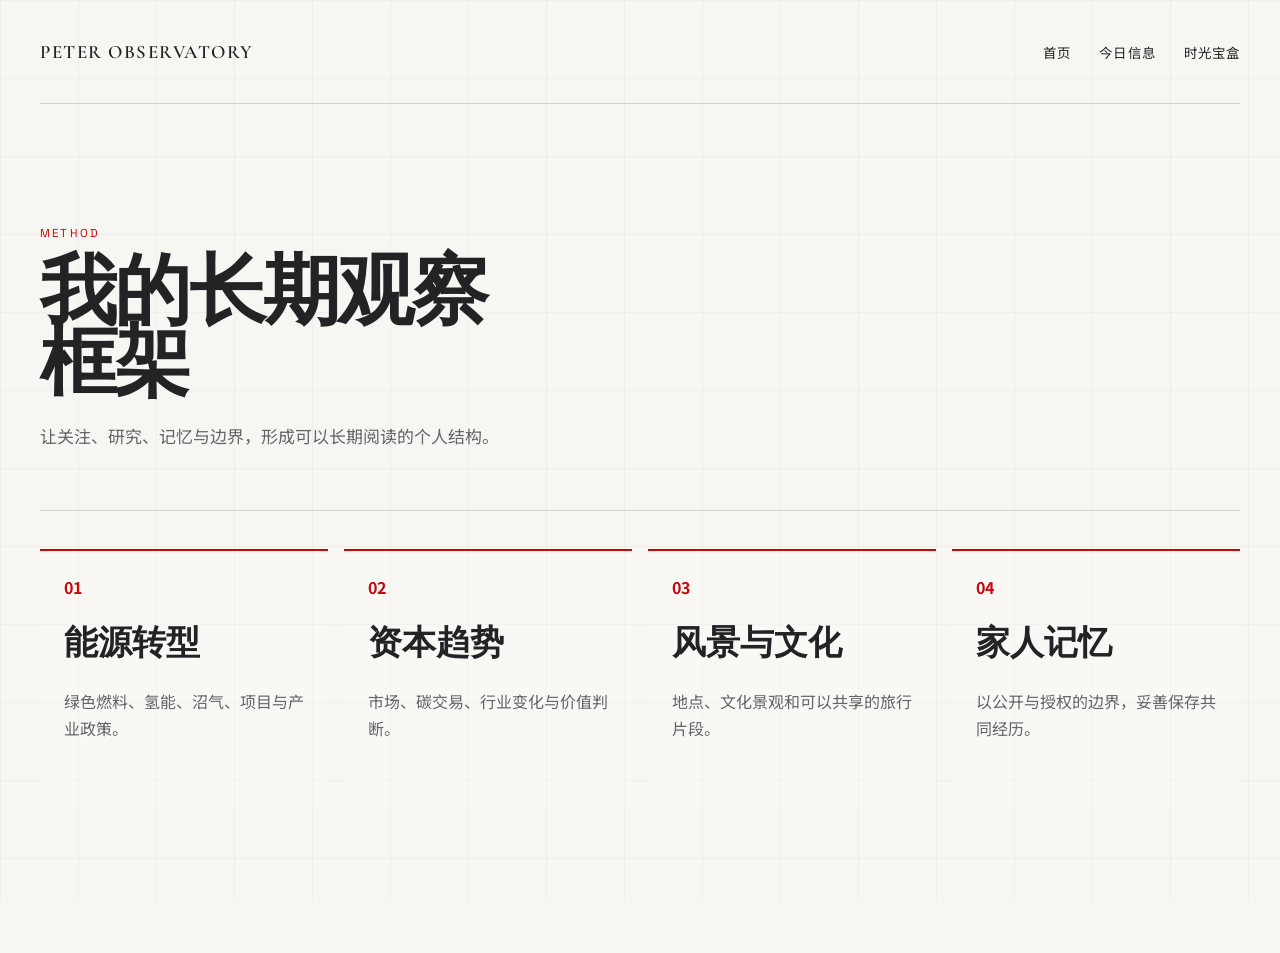
==== framework.html @ f30ed08c "Redesign observatory as focused workspaces" ====
<!DOCTYPE html><html lang="zh-CN"><head><meta charset="UTF-8"><meta name="viewport" content="width=device-width, initial-scale=1.0"><title>我的长期观察框架 | 彼得大帝</title><link rel="preconnect" href="https://fonts.googleapis.com"><link rel="preconnect" href="https://fonts.gstatic.com" crossorigin><link href="https://fonts.googleapis.com/css2?family=Cormorant+Garamond:wght@500;600&family=Space+Grotesk:wght@400;500;700&family=Noto+Sans+SC:wght@400;500;700&display=swap" rel="stylesheet"><link rel="stylesheet" href="style.css?v=workspace-redesign"></head><body><div class="page-shell"><header class="site-header"><a class="brand" href="index.html">PETER OBSERVATORY</a><nav class="site-nav" aria-label="主导航"><a href="index.html">首页</a><a href="intelligence.html">今日信息</a><a href="memories.html">时光宝盒</a></nav></header><main class="workspace-page"><section class="workspace-hero"><p class="eyebrow">METHOD</p><h1>我的长期观察框架</h1><p>让关注、研究、记忆与边界，形成可以长期阅读的个人结构。</p></section><section class="framework-grid"><article><span>01</span><h2>能源转型</h2><p>绿色燃料、氢能、沼气、项目与产业政策。</p></article><article><span>02</span><h2>资本趋势</h2><p>市场、碳交易、行业变化与价值判断。</p></article><article><span>03</span><h2>风景与文化</h2><p>地点、文化景观和可以共享的旅行片段。</p></article><article><span>04</span><h2>家人记忆</h2><p>以公开与授权的边界，妥善保存共同经历。</p></article></section></main></div></body></html>
---- style.css ----
:root {
  --bg: #fbf5d8;
  --bg-deep: #f4e8b7;
  --surface: rgba(255, 252, 234, 0.78);
  --surface-strong: rgba(255, 252, 240, 0.94);
  --surface-ink: #fffef5;
  --ink: #181412;
  --muted: #62594f;
  --line: rgba(24, 20, 18, 0.1);
  --accent: #d38b2c;
  --accent-deep: #a95b17;
  --accent-soft: rgba(211, 139, 44, 0.16);
  --shadow: 0 28px 60px rgba(129, 91, 28, 0.12);
  --shadow-sharp: 0 18px 30px rgba(129, 91, 28, 0.08);
  --radius-xl: 32px;
  --radius-lg: 24px;
  --radius-md: 18px;
  --max-width: 1180px;
}

* {
  box-sizing: border-box;
}

html {
  scroll-behavior: smooth;
}

body {
  margin: 0;
  min-height: 100vh;
  font-family: "Noto Sans SC", sans-serif;
  color: var(--ink);
  background:
    radial-gradient(circle at top left, rgba(243, 203, 92, 0.24), transparent 26%),
    radial-gradient(circle at 82% 12%, rgba(255, 229, 150, 0.28), transparent 20%),
    linear-gradient(180deg, #fffbea 0%, var(--bg) 44%, #f7efc7 100%);
  overflow-x: hidden;
}

body.lightbox-open {
  overflow: hidden;
}

body::before {
  content: "";
  position: fixed;
  inset: 0;
  pointer-events: none;
  background-image:
    linear-gradient(rgba(24, 20, 18, 0.03) 1px, transparent 1px),
    linear-gradient(90deg, rgba(24, 20, 18, 0.03) 1px, transparent 1px);
  background-size: 30px 30px;
  mask-image: radial-gradient(circle at center, black 42%, transparent 92%);
}

.ambient {
  position: fixed;
  z-index: 0;
  border-radius: 999px;
  filter: blur(30px);
  pointer-events: none;
}

.ambient-one {
  top: 120px;
  left: -60px;
  width: 240px;
  height: 240px;
  background: rgba(244, 204, 92, 0.2);
}

.ambient-two {
  right: -80px;
  bottom: 120px;
  width: 280px;
  height: 280px;
  background: rgba(255, 223, 126, 0.22);
}

.page-shell {
  position: relative;
  z-index: 1;
  width: min(calc(100% - 32px), var(--max-width));
  margin: 0 auto;
  padding: 24px 0 56px;
}

.site-header {
  position: sticky;
  top: 16px;
  z-index: 20;
  display: flex;
  align-items: center;
  justify-content: space-between;
  gap: 16px;
  padding: 18px 22px;
  margin-bottom: 24px;
  border: 1px solid var(--line);
  border-radius: 999px;
  background: rgba(255, 252, 240, 0.78);
  backdrop-filter: blur(18px);
  box-shadow: var(--shadow);
}

.header-controls {
  display: flex;
  align-items: center;
  gap: 14px;
}

.brand,
.site-nav a,
.button,
.project-link,
.contact-link {
  text-decoration: none;
}

.brand {
  color: var(--ink);
  font-family: "Space Grotesk", sans-serif;
  font-size: 0.92rem;
  font-weight: 700;
  letter-spacing: 0.28em;
}

.site-nav {
  display: flex;
  flex-wrap: wrap;
  justify-content: flex-end;
  gap: 18px;
}

.language-toggle {
  min-width: 56px;
  min-height: 42px;
  padding: 0 14px;
  border: 1px solid var(--line);
  border-radius: 999px;
  background: rgba(255, 250, 242, 0.85);
  color: var(--ink);
  font-family: "Space Grotesk", sans-serif;
  font-size: 0.84rem;
  font-weight: 700;
  letter-spacing: 0.12em;
  cursor: pointer;
  transition:
    transform 0.22s ease,
    background 0.22s ease,
    box-shadow 0.22s ease;
}

.language-toggle:hover,
.language-toggle:focus-visible {
  transform: translateY(-2px);
  background: #fffdf8;
  box-shadow: 0 12px 24px rgba(52, 30, 18, 0.08);
}

.site-nav a {
  position: relative;
  color: var(--muted);
  font-size: 0.95rem;
}

.site-nav a::after {
  content: "";
  position: absolute;
  left: 0;
  bottom: -6px;
  width: 100%;
  height: 2px;
  background: linear-gradient(90deg, var(--accent), transparent);
  transform: scaleX(0);
  transform-origin: left;
  transition: transform 0.24s ease;
}

.site-nav a:hover::after,
.site-nav a:focus-visible::after {
  transform: scaleX(1);
}

.section {
  position: relative;
  margin-bottom: 24px;
  padding: 30px;
  border: 1px solid var(--line);
  border-radius: var(--radius-xl);
  background: var(--surface);
  backdrop-filter: blur(14px);
  box-shadow: var(--shadow);
}

.section::before {
  content: "";
  position: absolute;
  top: 0;
  left: 28px;
  right: 28px;
  height: 1px;
  background: linear-gradient(90deg, rgba(211, 139, 44, 0.44), transparent 80%);
}

.hero {
  display: grid;
  grid-template-columns: minmax(0, 1fr) minmax(320px, 0.92fr);
  gap: 24px;
  align-items: stretch;
}

.hero-copy,
.hero-visual {
  min-width: 0;
}

.hero-copy {
  display: flex;
  flex-direction: column;
  justify-content: center;
  padding: 12px 8px 8px 4px;
  max-width: 62ch;
}

.hero h1,
.section-heading h2,
.skill-card h3,
.project-card h3,
.fact-card h3,
.roadmap-card h3 {
  margin: 0;
  font-family: "Space Grotesk", sans-serif;
}

.hero h1 {
  max-width: 8ch;
  font-size: clamp(3.2rem, 8vw, 6.6rem);
  line-height: 0.94;
}

.eyebrow,
.section-kicker,
.section-side-note,
.overlay-label,
.signal-label,
.fact-title,
.tag,
.contact-type,
.roadmap-step {
  font-family: "Space Grotesk", sans-serif;
  letter-spacing: 0.16em;
  text-transform: uppercase;
}

.eyebrow,
.section-kicker {
  margin: 0 0 10px;
  font-size: 0.8rem;
  color: var(--accent);
}

.hero-tagline {
  margin: 20px 0 14px;
  font-size: clamp(1.2rem, 2vw, 1.5rem);
  line-height: 1.5;
  max-width: 18ch;
}

.hero-description,
.about-text,
.contact-copy,
.skill-card p,
.project-card p,
.fact-text,
.quote-text,
.contact-value,
.roadmap-card p,
.overlay-value,
.mini-bio-value {
  color: var(--muted);
  line-height: 1.82;
}

.hero-actions {
  display: flex;
  flex-wrap: wrap;
  gap: 14px;
  margin-top: 32px;
}

.button {
  display: inline-flex;
  align-items: center;
  justify-content: center;
  min-height: 48px;
  padding: 0 22px;
  border-radius: 999px;
  font-weight: 600;
  transition:
    transform 0.22s ease,
    box-shadow 0.22s ease,
    background 0.22s ease,
    color 0.22s ease;
}

.button:hover,
.button:focus-visible,
.project-link:hover,
.project-link:focus-visible,
.contact-link:hover,
.contact-link:focus-visible {
  transform: translateY(-2px);
}

.button-primary {
  color: #fffaf4;
  background: linear-gradient(135deg, var(--accent), var(--accent-deep));
  box-shadow: 0 18px 36px rgba(142, 57, 23, 0.24);
}

.button-secondary {
  color: var(--ink);
  border: 1px solid var(--line);
  background: rgba(255, 250, 242, 0.75);
}

.signal-row {
  display: grid;
  grid-template-columns: repeat(3, minmax(0, 1fr));
  gap: 12px;
  margin-top: 34px;
}

.signal-card,
.fact-card,
.skill-card,
.roadmap-card,
.panorama-card,
.gallery-card,
.vault-card,
.intel-card,
.access-card {
  padding: 18px;
  border: 1px solid var(--line);
  border-radius: var(--radius-md);
  background: rgba(255, 252, 247, 0.72);
  box-shadow: var(--shadow-sharp);
}

.signal-label,
.fact-title,
.roadmap-step {
  margin: 0 0 8px;
  font-size: 0.76rem;
  color: var(--accent);
}

.signal-value {
  margin: 0;
  font-size: 1rem;
  line-height: 1.55;
}

.hero-visual {
  display: grid;
  grid-template-rows: minmax(420px, 1fr) auto;
  gap: 16px;
}

.hero-image-card,
.hero-avatar-card {
  position: relative;
  overflow: hidden;
  border: 1px solid var(--line);
  border-radius: calc(var(--radius-xl) - 6px);
  background: var(--surface-strong);
}

.hero-image-card {
  min-height: 520px;
}

.hero-image-card::after {
  content: "";
  position: absolute;
  inset: 0;
  background:
    linear-gradient(180deg, rgba(255, 249, 221, 0.08) 0%, rgba(255, 245, 205, 0.18) 100%),
    radial-gradient(circle at 30% 18%, rgba(255, 250, 225, 0.26), transparent 30%);
  pointer-events: none;
}

.hero-image-card img {
  width: 100%;
  height: 100%;
  object-fit: cover;
  transform: scale(1.03);
  filter: brightness(1.06) saturate(1.08) contrast(1.12);
}

.hero-overlay {
  position: absolute;
  right: 18px;
  bottom: 18px;
  left: 18px;
  padding: 18px 20px;
  border: 1px solid rgba(255, 255, 255, 0.28);
  border-radius: var(--radius-md);
  background: rgba(109, 78, 24, 0.28);
  backdrop-filter: blur(16px);
}

.overlay-label {
  margin: 0 0 8px;
  font-size: 0.76rem;
  color: rgba(255, 244, 233, 0.72);
}

.overlay-value {
  margin: 0;
  color: #fff9f3;
}

.hero-avatar-card {
  display: flex;
  align-items: center;
  gap: 18px;
  padding: 18px;
}

.avatar-frame {
  flex: none;
  width: 106px;
  height: 106px;
  padding: 6px;
  border-radius: 28px;
  background: linear-gradient(135deg, rgba(203, 93, 43, 0.3), rgba(255, 255, 255, 0.9));
}

.avatar-frame img {
  width: 100%;
  height: 100%;
  object-fit: cover;
  border-radius: 24px;
}

.mini-bio-label {
  margin: 0 0 8px;
  font-family: "Space Grotesk", sans-serif;
  font-size: 0.8rem;
  letter-spacing: 0.14em;
  text-transform: uppercase;
  color: var(--accent);
}

.mini-bio-value {
  margin: 0;
}

.section-heading {
  display: flex;
  align-items: flex-end;
  justify-content: space-between;
  gap: 20px;
  margin-bottom: 24px;
}

.section-heading h2 {
  font-size: clamp(1.8rem, 3vw, 2.7rem);
}

.section-side-note {
  margin: 0;
  font-size: 0.8rem;
  color: var(--muted);
}

.about-grid {
  display: grid;
  grid-template-columns: minmax(0, 1.1fr) minmax(260px, 0.9fr);
  gap: 20px;
}

.about-story {
  display: grid;
  gap: 18px;
}

.quote-panel {
  position: relative;
  padding: 22px 22px 22px 26px;
  border: 1px solid var(--line);
  border-radius: var(--radius-lg);
  background: linear-gradient(135deg, rgba(203, 93, 43, 0.08), rgba(255, 253, 248, 0.96));
}

.quote-mark {
  position: absolute;
  top: 10px;
  left: 16px;
  margin: 0;
  font-family: "Space Grotesk", sans-serif;
  font-size: 3rem;
  line-height: 1;
  color: rgba(203, 93, 43, 0.28);
}

.quote-text {
  margin: 0;
  padding-left: 16px;
  font-size: 1.03rem;
}

.about-facts,
.cards-grid,
.roadmap-list {
  display: grid;
  gap: 14px;
}

.cards-grid {
  grid-template-columns: repeat(3, minmax(0, 1fr));
}

.skill-card {
  position: relative;
  min-height: 220px;
  padding-top: 56px;
  overflow: hidden;
}

.skill-card::after {
  content: "";
  position: absolute;
  top: -40px;
  right: -40px;
  width: 120px;
  height: 120px;
  border-radius: 50%;
  background: radial-gradient(circle, rgba(203, 93, 43, 0.16), transparent 66%);
}

.card-index {
  position: absolute;
  top: 18px;
  left: 18px;
  font-family: "Space Grotesk", sans-serif;
  font-size: 0.88rem;
  color: var(--accent);
  letter-spacing: 0.14em;
}

.project-list {
  display: grid;
  gap: 16px;
}

.project-card {
  display: grid;
  grid-template-columns: minmax(0, 1fr) auto;
  gap: 18px;
  align-items: center;
  padding: 22px;
  border: 1px solid var(--line);
  border-radius: var(--radius-lg);
  background: rgba(255, 252, 247, 0.78);
}

.project-topline,
.project-meta {
  display: flex;
  flex-wrap: wrap;
  gap: 10px;
}

.project-topline {
  margin-bottom: 14px;
}

.project-meta {
  margin-top: 18px;
}

.tag {
  display: inline-flex;
  align-items: center;
  min-height: 30px;
  padding: 0 12px;
  border: 1px solid rgba(203, 93, 43, 0.18);
  border-radius: 999px;
  background: rgba(203, 93, 43, 0.08);
  font-size: 0.72rem;
  color: var(--accent-deep);
}

.project-link {
  display: inline-flex;
  align-items: center;
  justify-content: center;
  min-height: 46px;
  padding: 0 18px;
  border-radius: 999px;
  background: var(--surface-ink);
  color: var(--ink);
  border: 1px solid var(--line);
  white-space: nowrap;
}

.roadmap-list {
  grid-template-columns: repeat(3, minmax(0, 1fr));
}

.roadmap-card {
  min-height: 180px;
}

.contact-section {
  background:
    radial-gradient(circle at top right, rgba(244, 204, 92, 0.2), transparent 28%),
    rgba(255, 251, 233, 0.82);
}

.contact-copy {
  max-width: 60ch;
  margin: 0 0 22px;
}

.contact-note {
  margin: -10px 0 22px;
  color: var(--muted);
  font-size: 0.95rem;
  line-height: 1.7;
}

.contact-links {
  display: grid;
  grid-template-columns: repeat(3, minmax(0, 1fr));
  gap: 14px;
}

.contact-link {
  display: grid;
  gap: 10px;
  padding: 18px;
  border: 1px solid var(--line);
  border-radius: var(--radius-md);
  background: rgba(255, 252, 247, 0.82);
  color: inherit;
}

.contact-type {
  font-size: 0.76rem;
  color: var(--accent);
}

.contact-value {
  margin: 0;
  font-size: 1rem;
}

.contact-link.is-muted .contact-value {
  opacity: 0.72;
}

.panorama-grid,
.access-grid {
  display: grid;
  grid-template-columns: repeat(2, minmax(0, 1fr));
  gap: 16px;
}

.panorama-card,
.intel-card,
.access-card,
.gallery-card,
.vault-card {
  min-height: 210px;
}

.panorama-card,
.intel-card,
.access-card {
  background:
    linear-gradient(180deg, rgba(255, 254, 246, 0.98), rgba(255, 248, 223, 0.8));
}

.panorama-card {
  position: relative;
  padding-top: 56px;
  overflow: hidden;
}

.panorama-card::after {
  content: "";
  position: absolute;
  top: -50px;
  right: -50px;
  width: 132px;
  height: 132px;
  border-radius: 50%;
  background: radial-gradient(circle, rgba(211, 139, 44, 0.16), transparent 68%);
}

.memory-split {
  display: grid;
  grid-template-columns: repeat(2, minmax(0, 1fr));
  gap: 18px;
}

.memory-column {
  padding: 22px;
  border: 1px solid var(--line);
  border-radius: var(--radius-lg);
  min-width: 0;
}

.public-memory {
  background: linear-gradient(180deg, rgba(255, 252, 247, 0.9), rgba(255, 248, 240, 0.88));
}

.private-memory {
  background: linear-gradient(180deg, rgba(32, 26, 23, 0.92), rgba(58, 43, 34, 0.9));
}

.private-memory,
.private-memory h3,
.private-memory p,
.private-memory .memory-label,
.private-memory .tag {
  color: #fff6ef;
}

.private-memory .vault-card {
  background: rgba(255, 255, 255, 0.06);
  border-color: rgba(255, 255, 255, 0.12);
}

.private-memory .tag {
  background: rgba(255, 244, 233, 0.1);
  border-color: rgba(255, 244, 233, 0.16);
}

.memory-header {
  margin-bottom: 14px;
}

.memory-label {
  margin: 0 0 8px;
  font-family: "Space Grotesk", sans-serif;
  font-size: 0.78rem;
  letter-spacing: 0.16em;
  text-transform: uppercase;
  color: var(--accent);
}

.memory-column h3,
.gallery-card h3,
.vault-card h3,
.intel-card h3,
.access-card h3 {
  margin: 0;
  font-family: "Space Grotesk", sans-serif;
}

.memory-copy,
.gallery-card p,
.vault-card p,
.access-card p,
.intel-card p,
.intel-mode {
  color: var(--muted);
  line-height: 1.8;
}

.private-memory .memory-copy,
.private-memory .vault-card p {
  color: rgba(255, 246, 239, 0.82);
}

.memory-gallery,
.vault-list {
  display: grid;
  gap: 14px;
  margin-top: 18px;
}

.map-grid,
.photo-gallery,
.fragment-list {
  display: grid;
  gap: 16px;
  margin-top: 18px;
}

.map-grid {
  grid-template-columns: repeat(2, minmax(0, 1fr));
}

.map-card,
.photo-card,
.fragment-card {
  border: 1px solid var(--line);
  border-radius: var(--radius-md);
  background: rgba(255, 252, 247, 0.82);
  overflow: hidden;
  box-shadow: var(--shadow-sharp);
}

.gallery-card-feature {
  padding: 18px;
}

.gallery-card-feature > h3 {
  margin: 0 0 10px;
  font-family: "Space Grotesk", sans-serif;
}

.gallery-card-feature > p {
  margin: 0;
  color: var(--muted);
  line-height: 1.8;
}

.photo-gallery {
  grid-template-columns: repeat(3, minmax(0, 1fr));
}

.photo-card img {
  width: 100%;
  aspect-ratio: 4 / 3;
  object-fit: cover;
  display: block;
}

.photo-zoom-trigger {
  display: block;
  width: 100%;
  padding: 0;
  border: 0;
  background: transparent;
  cursor: zoom-in;
}

.photo-card-copy,
.fragment-card {
  padding: 16px;
}

.photo-card-copy h3,
.fragment-day-card h3 {
  margin: 0;
  font-family: "Space Grotesk", sans-serif;
}

.photo-location {
  margin: 0 0 10px;
  color: var(--accent-deep);
  font-size: 0.92rem;
  line-height: 1.6;
}

.fragment-link {
  display: inline-flex;
  align-items: center;
  justify-content: center;
  min-height: 40px;
  padding: 0 16px;
  margin-top: 12px;
  border-radius: 999px;
  background: linear-gradient(135deg, var(--accent), var(--accent-deep));
  color: #fffaf4;
  text-decoration: none;
  font-weight: 600;
}

.lightbox {
  position: fixed;
  inset: 0;
  z-index: 80;
  display: grid;
  place-items: center;
  padding: 24px;
  background: rgba(18, 14, 10, 0.82);
  backdrop-filter: blur(10px);
}

.lightbox[hidden] {
  display: none;
}

.lightbox-image {
  max-width: min(92vw, 1200px);
  max-height: 84vh;
  border-radius: 20px;
  box-shadow: 0 24px 60px rgba(0, 0, 0, 0.3);
}

.lightbox-close {
  position: absolute;
  top: 18px;
  right: 18px;
  width: 44px;
  height: 44px;
  border: 0;
  border-radius: 999px;
  background: rgba(255, 252, 244, 0.92);
  color: var(--ink);
  font-size: 1.6rem;
  cursor: pointer;
}

.fragment-day-card {
  padding: 16px;
  border: 1px solid var(--line);
  border-radius: var(--radius-md);
  background: rgba(255, 252, 247, 0.82);
  box-shadow: var(--shadow-sharp);
}

.calendar-card {
  margin-top: 18px;
  padding: 16px;
  border: 1px solid var(--line);
  border-radius: var(--radius-md);
  background: rgba(255, 252, 247, 0.82);
  box-shadow: var(--shadow-sharp);
}

.calendar-card-topline,
.calendar-entry-topline {
  display: flex;
  align-items: center;
  justify-content: space-between;
  gap: 12px;
}

.calendar-grid {
  display: grid;
  grid-template-columns: repeat(7, minmax(0, 1fr));
  gap: 10px;
  margin-top: 14px;
}

.calendar-weekday {
  text-align: center;
  font-family: "Space Grotesk", sans-serif;
  font-size: 0.78rem;
  letter-spacing: 0.12em;
  text-transform: uppercase;
  color: var(--accent-deep);
}

.calendar-day {
  min-height: 68px;
  border: 1px solid rgba(169, 91, 23, 0.12);
  border-radius: 14px;
  background: rgba(255, 249, 235, 0.68);
}

.calendar-day-empty {
  background: rgba(255, 250, 244, 0.42);
}

.calendar-day-active {
  display: grid;
  align-content: center;
  justify-items: center;
  gap: 4px;
  background: linear-gradient(180deg, rgba(255, 240, 200, 0.96), rgba(255, 230, 168, 0.88));
  color: var(--ink);
}

.calendar-day-number {
  font-family: "Space Grotesk", sans-serif;
  font-weight: 700;
}

.calendar-day-label {
  font-size: 0.72rem;
  color: var(--accent-deep);
}

.calendar-entry-badge {
  display: inline-flex;
  align-items: center;
  min-height: 30px;
  padding: 0 12px;
  border-radius: 999px;
  background: rgba(211, 139, 44, 0.1);
  color: var(--accent-deep);
  font-size: 0.78rem;
  font-weight: 600;
}

.calendar-entry-details {
  margin-top: 12px;
}

.calendar-entry-details summary {
  list-style: none;
  cursor: pointer;
  padding: 12px 14px;
  border-radius: 12px;
  background: rgba(255, 249, 235, 0.76);
  font-family: "Space Grotesk", sans-serif;
  font-weight: 700;
}

.calendar-entry-details summary::-webkit-details-marker {
  display: none;
}

.calendar-entry-details summary::after {
  content: "+";
  float: right;
  color: var(--accent-deep);
}

.calendar-entry-details[open] summary::after {
  content: "-";
}

.fragment-day-list {
  display: grid;
  gap: 12px;
  margin-top: 12px;
}

.fragment-entry {
  border: 1px solid rgba(169, 91, 23, 0.14);
  border-radius: 14px;
  background: rgba(255, 249, 235, 0.76);
  overflow: hidden;
}

.fragment-entry summary {
  list-style: none;
  cursor: pointer;
  padding: 14px 16px;
  font-family: "Space Grotesk", sans-serif;
  font-weight: 700;
}

.fragment-entry summary::-webkit-details-marker {
  display: none;
}

.fragment-entry summary::after {
  content: "+";
  float: right;
  color: var(--accent-deep);
}

.fragment-entry[open] summary::after {
  content: "-";
}

.fragment-entry-body {
  padding: 0 16px 16px;
}

.fragment-entry-body p {
  color: var(--muted);
  line-height: 1.8;
}

.memory-entry-button {
  margin-top: 18px;
}

.intel-topline,
.vault-topline {
  display: flex;
  flex-wrap: wrap;
  gap: 10px;
  margin-bottom: 14px;
}

.intel-card {
  position: relative;
  overflow: hidden;
  border-color: rgba(169, 91, 23, 0.18);
}

.intel-card::before {
  content: "";
  position: absolute;
  inset: 0 auto 0 0;
  width: 6px;
  background: linear-gradient(180deg, var(--accent), #e7b24f);
}

.intel-card h3 {
  padding-right: 20px;
}

.intel-card .tag:first-child {
  background: rgba(169, 91, 23, 0.08);
}

.intel-mode {
  margin: 18px 0 0;
  font-size: 0.95rem;
  color: var(--accent-deep);
  font-weight: 600;
}

.access-card {
  border-style: solid;
}

.intel-mode {
  margin: 18px 0 0;
  font-size: 0.95rem;
}

.family-page .page-shell {
  max-width: 980px;
}

.family-hero {
  display: grid;
  gap: 18px;
}

.family-hero-copy {
  max-width: 64ch;
}

.family-badge {
  display: inline-flex;
  align-items: center;
  min-height: 34px;
  padding: 0 14px;
  border: 1px solid rgba(211, 139, 44, 0.18);
  border-radius: 999px;
  background: rgba(211, 139, 44, 0.08);
  color: var(--accent-deep);
  font-family: "Space Grotesk", sans-serif;
  font-size: 0.76rem;
  letter-spacing: 0.14em;
  text-transform: uppercase;
}

.family-grid,
.family-protocol-grid {
  display: grid;
  grid-template-columns: repeat(2, minmax(0, 1fr));
  gap: 16px;
}

.family-card {
  padding: 22px;
  border: 1px solid var(--line);
  border-radius: var(--radius-lg);
  background: rgba(255, 252, 244, 0.82);
}

.family-card h3 {
  margin: 0 0 12px;
  font-family: "Space Grotesk", sans-serif;
}

.family-card p,
.family-note {
  margin: 0;
  color: var(--muted);
  line-height: 1.8;
}

.reveal {
  opacity: 0;
  transform: translateY(24px);
  transition:
    opacity 0.7s ease,
    transform 0.7s ease;
}

.reveal.is-visible {
  opacity: 1;
  transform: translateY(0);
}

@media (max-width: 1024px) {
  .hero,
  .about-grid,
  .cards-grid,
  .roadmap-list,
  .contact-links,
  .panorama-grid,
  .access-grid,
  .memory-split,
  .photo-gallery,
  .calendar-grid,
  .family-grid,
  .family-protocol-grid {
    grid-template-columns: 1fr;
  }

  .hero-visual {
    grid-template-rows: auto auto;
  }

  .project-card {
    grid-template-columns: 1fr;
    align-items: flex-start;
  }

  .signal-row {
    grid-template-columns: 1fr;
  }
}

@media (max-width: 720px) {
  .page-shell {
    width: min(calc(100% - 20px), var(--max-width));
    padding-top: 16px;
  }

  .site-header,
  .section {
    padding: 20px;
  }

  .site-header {
    top: 10px;
    border-radius: 28px;
  }

  .header-controls {
    width: 100%;
    flex-wrap: wrap;
    justify-content: space-between;
  }

  .site-nav {
    gap: 12px;
  }

  .hero h1 {
    font-size: clamp(2.8rem, 16vw, 4.4rem);
  }

  .hero-image-card {
    min-height: 380px;
  }

  .hero-avatar-card {
    flex-direction: column;
    align-items: flex-start;
  }

  .section-heading {
    align-items: flex-start;
    flex-direction: column;
  }
}

@media (prefers-reduced-motion: reduce) {
  html {
    scroll-behavior: auto;
  }

  .reveal,
  .reveal.is-visible,
  .button,
  .project-link,
  .contact-link,
  .site-nav a::after {
    transition: none;
  }
}

/* Editorial visual system — shared by the public and family-access pages. */
:root {
  --paper: #f7f6f2;
  --paper-deep: #efeee8;
  --ink: #242225;
  --muted: #66636a;
  --line: rgba(36, 34, 37, 0.16);
  --accent: #c90707;
  --accent-deep: #970000;
  --surface: transparent;
  --surface-strong: #f7f6f2;
  --surface-ink: #fbfaf7;
  --shadow: none;
  --shadow-sharp: none;
  --radius-xl: 0;
  --radius-lg: 0;
  --radius-md: 0;
  --max-width: 1360px;
}

body {
  font-family: "Noto Sans SC", sans-serif;
  color: var(--ink);
  background: var(--paper);
}

body::before {
  background-image: linear-gradient(rgba(36, 34, 37, 0.035) 1px, transparent 1px), linear-gradient(90deg, rgba(36, 34, 37, 0.035) 1px, transparent 1px);
  background-size: 78px 78px;
  mask-image: none;
}

.ambient { display: none; }
.page-shell { width: min(calc(100% - 80px), var(--max-width)); padding: 0 0 88px; }

.site-header {
  position: relative;
  top: auto;
  gap: 28px;
  min-height: 104px;
  padding: 0;
  margin: 0 0 68px;
  border: 0;
  border-bottom: 1px solid var(--line);
  border-radius: 0;
  background: transparent;
  box-shadow: none;
  backdrop-filter: none;
}

.brand { font-family: "Cormorant Garamond", serif; font-size: 1.18rem; font-weight: 600; letter-spacing: 0.08em; }
.header-controls { gap: 24px; }
.site-nav { gap: 28px; }
.site-nav a { font-size: 0.84rem; letter-spacing: 0.08em; color: var(--ink); }
.site-nav a::after { height: 1px; bottom: -10px; background: var(--accent); }
.language-toggle { min-width: 48px; min-height: 38px; padding: 0 10px; border: 0; border-left: 1px solid var(--line); border-radius: 0; background: transparent; box-shadow: none; }
.language-toggle:hover, .language-toggle:focus-visible { background: transparent; box-shadow: none; transform: none; color: var(--accent); }

.section { margin-bottom: 80px; padding: 0; border: 0; border-radius: 0; background: transparent; box-shadow: none; backdrop-filter: none; }
.section::before { display: none; }
.hero { grid-template-columns: minmax(0, 0.92fr) minmax(420px, 1.08fr); gap: 64px; align-items: start; padding-bottom: 80px; border-bottom: 1px solid var(--line); }
.hero-copy { min-height: 620px; padding: 18px 6px 8px 0; justify-content: flex-start; }
.hero h1, .section-heading h2, .skill-card h3, .project-card h3, .fact-card h3, .roadmap-card h3, .memory-column h3, .gallery-card h3, .vault-card h3, .intel-card h3, .access-card h3, .family-card h3 { font-family: "Cormorant Garamond", serif; font-weight: 600; }
.hero h1 { max-width: 6ch; margin-top: 18px; font-size: clamp(3.9rem, 6.4vw, 6.6rem); line-height: 0.88; letter-spacing: -0.045em; }
.eyebrow, .section-kicker { margin-bottom: 18px; color: var(--accent); font-size: 0.72rem; letter-spacing: 0.19em; }
.hero-tagline { max-width: 24ch; margin: 38px 0 20px; font-family: "Cormorant Garamond", serif; font-size: clamp(1.55rem, 2.5vw, 2.45rem); line-height: 1.16; letter-spacing: 0.012em; }
.hero-tagline::first-line { color: var(--accent); font-style: italic; }
.hero-description, .about-text, .contact-copy, .skill-card p, .project-card p, .fact-text, .quote-text, .contact-value, .roadmap-card p, .overlay-value, .mini-bio-value { line-height: 1.9; }
.hero-description { max-width: 58ch; font-size: 0.95rem; letter-spacing: 0.01em; }
.hero-actions { gap: 0; margin-top: 28px; }
.button, .project-link, .fragment-link { min-height: 52px; padding: 0 22px; border-radius: 0; font-size: 0.86rem; letter-spacing: 0.04em; }
.button-primary, .fragment-link { background: var(--accent); box-shadow: none; }
.button-secondary, .project-link { border-color: var(--line); background: transparent; }
.button:hover, .button:focus-visible, .project-link:hover, .project-link:focus-visible, .contact-link:hover, .contact-link:focus-visible { transform: none; }
.button-primary:hover, .button-primary:focus-visible, .fragment-link:hover, .fragment-link:focus-visible { background: var(--accent-deep); }

.signal-row { grid-template-columns: repeat(3, 1fr); gap: 0; margin-top: auto; border-top: 1px solid var(--line); }
.signal-card { min-height: 108px; padding: 18px 18px 0 0; border: 0; border-right: 1px solid var(--line); border-radius: 0; background: transparent; box-shadow: none; }
.signal-card + .signal-card { padding-left: 18px; }
.signal-card:last-child { border-right: 0; }
.signal-label, .fact-title, .roadmap-step, .memory-label, .mini-bio-label, .contact-type { color: var(--accent); font-size: 0.7rem; letter-spacing: 0.16em; }
.signal-value { font-size: 0.92rem; }

.hero-visual { grid-template-rows: 1fr auto; gap: 0; }
.hero-image-card, .hero-avatar-card { border: 1px solid var(--line); border-radius: 0; background: transparent; }
.hero-image-card { min-height: 624px; }
.hero-image-card::after { background: linear-gradient(180deg, transparent 50%, rgba(20, 18, 20, 0.32)); }
.hero-image-card img { transform: none; filter: saturate(0.9) contrast(1.18) brightness(0.98); }
.hero-overlay {
  right: 0;
  bottom: 0;
  left: 0;
  display: grid;
  grid-template-columns: repeat(2, minmax(0, 1fr));
  gap: 14px;
  padding: 18px 20px;
  border: 0;
  border-top: 1px solid rgba(255,255,255,0.38);
  border-radius: 0;
  background: rgba(25, 23, 25, 0.46);
  backdrop-filter: none;
}
.overlay-block { min-width: 0; }
.overlay-block-location { text-align: right; }
.overlay-value { margin-top: 8px; color: #fff8ef; font-size: 0.92rem; line-height: 1.6; }
.hero-avatar-card { gap: 16px; padding: 16px 0; border-top: 0; }
.avatar-frame { width: 82px; height: 82px; padding: 0; border-radius: 0; background: none; }
.avatar-frame img { border-radius: 0; }

.section-heading { align-items: end; margin-bottom: 36px; padding-bottom: 18px; border-bottom: 1px solid var(--line); }
.section-heading h2 { max-width: 16ch; font-size: clamp(2.8rem, 4.4vw, 4.8rem); line-height: 0.9; letter-spacing: -0.04em; }
html[lang="zh-CN"] #hero-name,
html[lang="zh-CN"] #intelligence-title,
html[lang="zh-CN"] #access-title,
html[lang="zh-CN"] #contact-title {
  max-width: none;
  white-space: nowrap;
}

/* Workspace redesign */
.gateway-hero { display: grid; grid-template-columns: minmax(0, .9fr) minmax(360px, 1.1fr); gap: clamp(32px, 6vw, 88px); align-items: end; min-height: 510px; padding: 56px 0 42px; border-bottom: 1px solid var(--line); }
.gateway-copy h1, .workspace-hero h1 { margin: 12px 0 22px; font-family: "Cormorant Garamond", serif; font-size: clamp(3rem, 6.5vw, 6.7rem); line-height: .92; letter-spacing: -.035em; }
.gateway-copy p:not(.eyebrow), .workspace-hero > p:last-child { max-width: 30rem; color: var(--muted); font-size: 1.06rem; line-height: 1.75; }
.gateway-photo { position: relative; margin: 0; min-height: 430px; overflow: hidden; border: 1px solid var(--line); }
.gateway-photo img { display:block; width:100%; height:430px; object-fit:cover; }
.gateway-photo figcaption { position:absolute; right:16px; bottom:14px; padding:7px 9px; color:#fff; background:rgba(20,20,18,.62); font-size:.78rem; }
.workspace-entries { display:grid; grid-template-columns: 1.18fr 1fr 1fr; gap:16px; padding:36px 0 52px; }
.workspace-entry { display:flex; min-height:310px; flex-direction:column; padding:28px; border:1px solid var(--line); color:var(--ink); text-decoration:none; background:rgba(255,255,255,.25); transition:transform .2s ease, border-color .2s ease, background .2s ease; }
.workspace-entry:hover, .workspace-entry:focus-visible { transform:translateY(-4px); border-color:var(--accent); background:#fffdf8; }
.workspace-entry-primary { border-color:var(--accent); }
.workspace-number { color:var(--accent); font-family:"Space Grotesk",sans-serif; font-weight:700; }
.workspace-entry h2 { margin:30px 0 12px; font-family:"Cormorant Garamond",serif; font-size:clamp(1.85rem,2.8vw,3rem); line-height:1; }
.workspace-entry p:not(.eyebrow) { color:var(--muted); line-height:1.7; }
.entry-action { margin-top:auto; color:var(--accent); font-weight:700; }
.workspace-page { padding-bottom:56px; }
.workspace-hero { padding:54px 0 42px; border-bottom:1px solid var(--line); }
.workspace-hero h1 { font-size:clamp(3rem,6vw,5.5rem); max-width:13ch; }
.framework-grid { display:grid; grid-template-columns:repeat(4,1fr); gap:16px; padding-top:38px; }
.framework-grid article { min-height:260px; padding:24px; border-top:2px solid var(--accent); background:rgba(255,255,255,.28); }
.framework-grid span { color:var(--accent); font-weight:700; }
.framework-grid h2 { font-family:"Cormorant Garamond",serif; font-size:2.1rem; line-height:1; }
.framework-grid p { color:var(--muted); line-height:1.7; }

@media (max-width: 850px) { .gateway-hero { grid-template-columns:1fr; min-height:0; } .gateway-photo, .gateway-photo img { min-height:0; height:300px; } .workspace-entries, .framework-grid { grid-template-columns:1fr; } .workspace-entry { min-height:220px; } }
.section-side-note { max-width: 35ch; font-size: 0.72rem; letter-spacing: 0.12em; }
.about-grid { gap: 48px; }
.quote-panel { padding: 30px 0 0 34px; border: 0; border-left: 2px solid var(--accent); border-radius: 0; background: transparent; }
.quote-mark { top: -4px; left: 12px; font-family: "Cormorant Garamond", serif; color: var(--accent); }
.quote-text { padding-left: 0; font-family: "Cormorant Garamond", serif; font-size: 1.65rem; line-height: 1.18; color: var(--ink); }

.about-facts, .cards-grid, .roadmap-list { gap: 0; border-top: 1px solid var(--line); }
.fact-card, .skill-card, .roadmap-card, .panorama-card, .gallery-card, .vault-card, .intel-card, .access-card, .family-card, .contact-link { min-height: 0; padding: 24px; border: 0; border-right: 1px solid var(--line); border-bottom: 1px solid var(--line); border-radius: 0; background: transparent; box-shadow: none; }
.fact-card:last-child { border-right: 0; }
.cards-grid, .roadmap-list { grid-template-columns: repeat(3, 1fr); }
.skill-card { padding-top: 48px; }
.skill-card::after, .panorama-card::after { display: none; }
.card-index { top: 18px; left: 24px; }
.tag, .calendar-entry-badge, .family-badge { min-height: 26px; padding: 0 8px; border: 0; border-radius: 0; background: rgba(201, 7, 7, 0.08); color: var(--accent-deep); font-size: 0.68rem; }

.contact-section { background: transparent; }
.contact-links { gap: 0; border-top: 1px solid var(--line); }
.contact-link { gap: 12px; }
.panorama-grid, .access-grid { gap: 0; border-top: 1px solid var(--line); }
.panorama-card, .intel-card, .access-card { background: transparent; }
.panorama-card { padding-top: 48px; }
.memory-split { gap: 0; border-top: 1px solid var(--line); }
.memory-column { padding: 28px; border: 0; border-right: 1px solid var(--line); border-bottom: 1px solid var(--line); border-radius: 0; }
.public-memory, .private-memory { background: transparent; }
.private-memory, .private-memory h3, .private-memory p, .private-memory .memory-label, .private-memory .tag { color: inherit; }
.private-memory .vault-card { background: transparent; border-color: var(--line); }
.private-memory .memory-copy, .private-memory .vault-card p { color: var(--muted); }
.memory-gallery, .vault-list { gap: 0; margin-top: 20px; border-top: 1px solid var(--line); }
.map-card, .photo-card, .fragment-card, .fragment-day-card, .calendar-card { border: 1px solid var(--line); border-radius: 0; background: transparent; box-shadow: none; }
.photo-card-copy, .fragment-card { padding: 18px; }
.photo-location, .calendar-weekday, .calendar-day-label, .intel-mode { color: var(--accent-deep); }
.calendar-day, .calendar-day-empty, .calendar-day-active, .calendar-entry-details summary, .fragment-entry { border-color: var(--line); border-radius: 0; background: transparent; }
.calendar-day-active { background: rgba(201, 7, 7, 0.06); }
.intel-card { border-color: var(--line); }
.intel-card::before { width: 2px; background: var(--accent); }
.family-page .page-shell { max-width: 1120px; }
.family-page .reveal { opacity: 1; transform: none; }
.family-hero { padding-bottom: 56px; border-bottom: 1px solid var(--line); }
.family-hero h1 { font-family: "Cormorant Garamond", serif; font-size: clamp(4rem, 8vw, 7rem); line-height: 0.84; letter-spacing: -0.06em; }
.family-grid, .family-protocol-grid { gap: 0; border-top: 1px solid var(--line); }

.focus-section { scroll-margin-top: 32px; }
.focus-intro { max-width: 62ch; margin: 0 0 28px; color: var(--muted); line-height: 1.85; }
.focus-topic-label { margin: 0 0 16px; color: var(--accent); font-family: "Space Grotesk", sans-serif; font-size: 0.68rem; letter-spacing: 0.13em; text-transform: uppercase; }
.focus-weekly { display: grid; gap: 36px; margin-top: 58px; }
.focus-topic-card { border-top: 1px solid var(--line); }
.focus-topic-head { display: flex; align-items: baseline; justify-content: space-between; gap: 20px; padding: 16px 0; }
.focus-topic-head .focus-topic-label { margin: 0; }
.focus-topic-head > span, .focus-item-meta { color: var(--muted); font-size: 0.72rem; letter-spacing: 0.06em; }
.focus-items { display: grid; grid-template-columns: repeat(3, minmax(0, 1fr)); }
.focus-item { display: grid; align-content: start; gap: 12px; min-height: 236px; padding: 22px; border-right: 1px solid var(--line); border-bottom: 1px solid var(--line); color: var(--ink); text-decoration: none; }
.focus-item:last-child { border-right: 0; }
.focus-item:focus-visible { background: rgba(201, 7, 7, 0.04); }
.focus-item h3, .focus-item h4 { margin: 0; font-family: "Cormorant Garamond", serif; font-size: 1.65rem; line-height: 1.02; }
.focus-item p { margin: 0; color: var(--muted); font-size: 0.9rem; line-height: 1.75; }
.focus-item-meta { margin-top: auto; }
.intel-live-briefs { display: grid; grid-template-columns: repeat(3, minmax(0, 1fr)); gap: 18px; }
.intel-live-card { display: grid; align-content: start; gap: 16px; min-width: 0; padding: 22px; }
.intel-live-card h3 { margin: 0; font-size: 1.55rem; }
.intel-live-card > p { margin: 0; color: var(--muted); line-height: 1.7; }
.intel-topic-briefs { display: grid; gap: 20px; }
.intel-topic-brief { border-top: 1px solid var(--line); padding-top: 16px; }
.intel-topic-brief .focus-topic-label { margin-bottom: 12px; }
.intel-topic-brief .focus-items { grid-template-columns: 1fr; }
.intel-topic-brief .focus-item { min-height: 0; padding: 16px 0 0; border-right: 0; border-bottom: 0; }
.intel-topic-brief .focus-item h4 { font-size: 1.35rem; }
.global-resource-directory { margin-top: 58px; }
.global-resource-heading { max-width: 70ch; margin-bottom: 20px; }
.global-resource-heading .section-kicker { margin-bottom: 10px; }
.global-resource-heading h3 { margin: 0; font-family: "Cormorant Garamond", serif; font-size: clamp(2rem, 4vw, 3.2rem); line-height: 0.95; }
.global-resource-heading > p:last-child { margin: 14px 0 0; color: var(--muted); line-height: 1.7; }
.global-resource-grid { display: grid; grid-template-columns: repeat(3, minmax(0, 1fr)); border-top: 1px solid var(--line); }
.global-resource-card { min-height: 132px; padding: 18px; border-right: 1px solid var(--line); border-bottom: 1px solid var(--line); }
.global-resource-card:nth-child(3n) { border-right: 0; }
.global-resource-links { display: grid; gap: 8px; }
.global-resource-links a { color: var(--ink); font-size: 0.84rem; line-height: 1.35; text-decoration: none; }
.global-resource-links a:hover, .global-resource-links a:focus-visible { color: var(--accent); }
.family-hero-actions { display: flex; flex-wrap: wrap; gap: 12px; margin-top: 24px; }
.family-checkpoint, .family-vault-shell { background: rgba(255, 252, 240, 0.9); }
.checkpoint-grid, .vault-dashboard { display: grid; grid-template-columns: repeat(2, minmax(0, 1fr)); gap: 0; border-top: 1px solid var(--line); }
.checkpoint-card, .vault-spotlight { min-height: 0; }
.checkpoint-code {
  display: inline-flex;
  align-items: center;
  min-height: 44px;
  margin: 10px 0 14px;
  padding: 0 14px;
  border: 1px solid var(--line);
  background: rgba(255, 247, 228, 0.92);
  font-family: "Space Grotesk", sans-serif;
  letter-spacing: 0.08em;
}
.checkpoint-hint, .unlock-status { color: var(--muted); font-size: 0.95rem; line-height: 1.7; }
.unlock-form { display: grid; gap: 14px; }
.unlock-label {
  font-family: "Space Grotesk", sans-serif;
  font-size: 0.78rem;
  letter-spacing: 0.16em;
  text-transform: uppercase;
  color: var(--accent);
}
.unlock-input {
  width: 100%;
  min-height: 52px;
  padding: 0 16px;
  border: 1px solid var(--line);
  border-radius: 14px;
  background: rgba(255, 254, 248, 0.96);
  color: var(--ink);
  font-size: 1rem;
}
.unlock-input:focus-visible {
  outline: 2px solid rgba(211, 139, 44, 0.35);
  outline-offset: 2px;
}
.unlock-actions, .vault-status-row, .family-link-stack { display: flex; flex-wrap: wrap; gap: 12px; }
.vault-locked-state { padding-top: 14px; }
.vault-locked-panel {
  padding: 24px;
  border: 1px dashed rgba(24, 20, 18, 0.16);
  background: rgba(255, 248, 223, 0.52);
}
.vault-locked-kicker {
  margin: 0 0 10px;
  font-family: "Space Grotesk", sans-serif;
  font-size: 0.78rem;
  letter-spacing: 0.16em;
  text-transform: uppercase;
  color: var(--accent);
}
.vault-locked-panel h3 { margin: 0 0 10px; }
.vault-unlocked-state { padding-top: 12px; }
.vault-content-grid { margin-top: 18px; }
.family-list {
  margin: 16px 0 0;
  padding-left: 18px;
  color: var(--muted);
  line-height: 1.8;
}
.family-list li + li { margin-top: 6px; }

@media (max-width: 1024px) {
  .page-shell { width: min(calc(100% - 48px), var(--max-width)); }
  .site-header { margin-bottom: 48px; }
  .hero { grid-template-columns: 1fr; gap: 44px; }
  .hero-copy { min-height: auto; }
  .signal-row { margin-top: 42px; }
  .hero-image-card { min-height: 500px; }
  .about-grid { grid-template-columns: 1fr; }
  .intel-live-briefs { grid-template-columns: 1fr; }
  .global-resource-grid { grid-template-columns: repeat(2, minmax(0, 1fr)); }
  .global-resource-card:nth-child(3n) { border-right: 1px solid var(--line); }
  .global-resource-card:nth-child(2n) { border-right: 0; }
  .checkpoint-grid, .vault-dashboard { grid-template-columns: 1fr; }
}

@media (max-width: 720px) {
  .page-shell { width: min(calc(100% - 32px), var(--max-width)); padding-bottom: 56px; }
  .site-header { align-items: flex-start; flex-direction: column; padding: 22px 0; margin-bottom: 42px; }
  .header-controls { width: 100%; justify-content: space-between; gap: 14px; }
  .site-nav { gap: 14px; }
  .site-nav a { font-size: 0.74rem; }
  .hero { padding-bottom: 56px; }
  .hero h1 { font-size: clamp(3.6rem, 17vw, 5.3rem); }
  .hero-tagline { font-size: 1.9rem; line-height: 1.12; }
  .hero-image-card { min-height: 360px; }
  .hero-overlay { grid-template-columns: 1fr; }
  .overlay-block-location { text-align: left; }
  .signal-row { grid-template-columns: 1fr; }
  .signal-card, .signal-card + .signal-card { padding: 14px 0; border-right: 0; border-bottom: 1px solid var(--line); }
  .section { margin-bottom: 58px; }
  .section-heading h2 { font-size: 3rem; }
  html[lang="zh-CN"] #hero-name,
  html[lang="zh-CN"] #intelligence-title,
  html[lang="zh-CN"] #access-title,
  html[lang="zh-CN"] #contact-title { font-size: clamp(1.7rem, 8vw, 2.4rem); }
  .section-heading { gap: 16px; }
  .cards-grid, .roadmap-list, .contact-links, .panorama-grid, .access-grid, .memory-split, .photo-gallery, .calendar-grid, .family-grid, .family-protocol-grid { border-top: 1px solid var(--line); }
  .fact-card, .skill-card, .roadmap-card, .panorama-card, .gallery-card, .vault-card, .intel-card, .access-card, .family-card, .contact-link, .memory-column { border-right: 0; }
  .focus-items, .global-resource-grid { grid-template-columns: 1fr; }
  .global-resource-card, .global-resource-card:nth-child(3n), .global-resource-card:nth-child(2n), .focus-item { border-right: 0; }
  .focus-weekly { margin-top: 42px; }
  .focus-topic-head { align-items: flex-start; flex-direction: column; gap: 6px; }
}
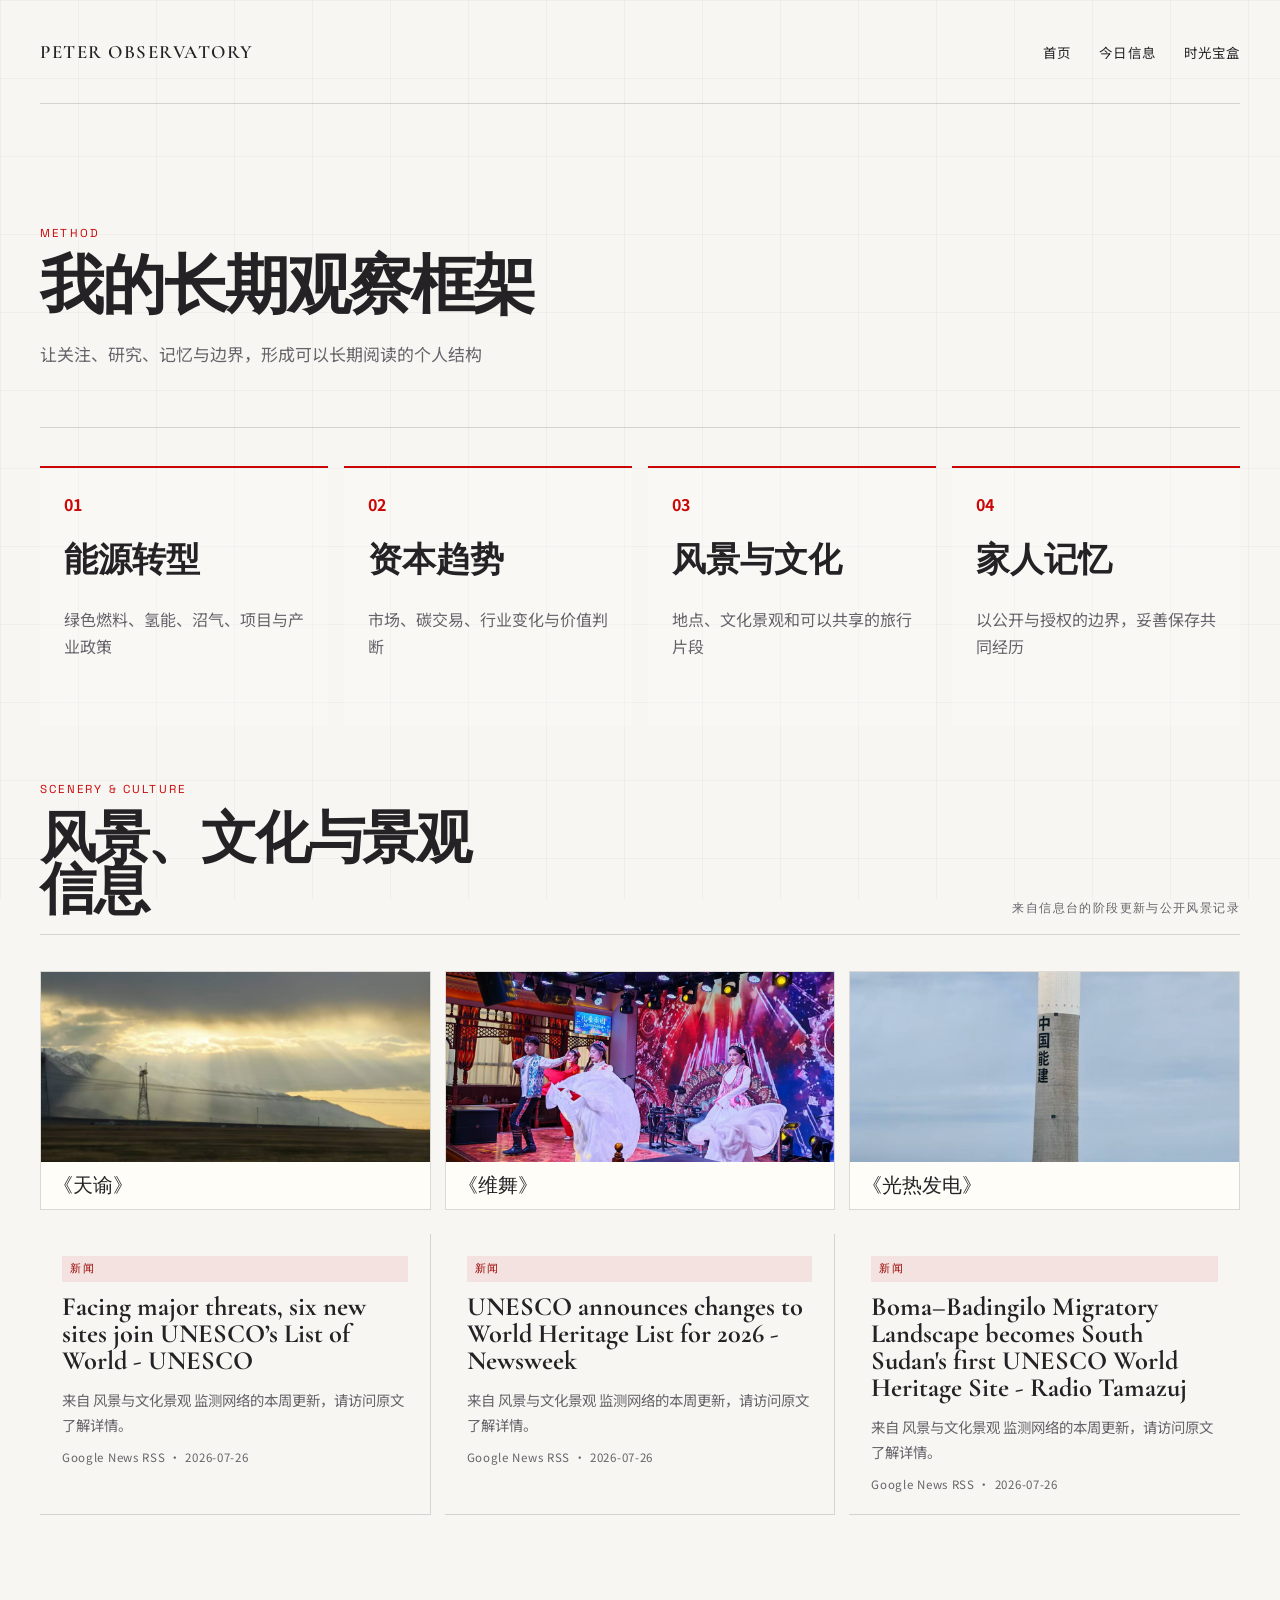
==== commit 950002b9: "Refine workspace copy and scenery desk" ====
--- a/framework.html
+++ b/framework.html
@@ -1 +1,3 @@
-<!DOCTYPE html><html lang="zh-CN"><head><meta charset="UTF-8"><meta name="viewport" content="width=device-width, initial-scale=1.0"><title>我的长期观察框架 | 彼得大帝</title><link rel="preconnect" href="https://fonts.googleapis.com"><link rel="preconnect" href="https://fonts.gstatic.com" crossorigin><link href="https://fonts.googleapis.com/css2?family=Cormorant+Garamond:wght@500;600&family=Space+Grotesk:wght@400;500;700&family=Noto+Sans+SC:wght@400;500;700&display=swap" rel="stylesheet"><link rel="stylesheet" href="style.css?v=workspace-redesign"></head><body><div class="page-shell"><header class="site-header"><a class="brand" href="index.html">PETER OBSERVATORY</a><nav class="site-nav" aria-label="主导航"><a href="index.html">首页</a><a href="intelligence.html">今日信息</a><a href="memories.html">时光宝盒</a></nav></header><main class="workspace-page"><section class="workspace-hero"><p class="eyebrow">METHOD</p><h1>我的长期观察框架</h1><p>让关注、研究、记忆与边界，形成可以长期阅读的个人结构。</p></section><section class="framework-grid"><article><span>01</span><h2>能源转型</h2><p>绿色燃料、氢能、沼气、项目与产业政策。</p></article><article><span>02</span><h2>资本趋势</h2><p>市场、碳交易、行业变化与价值判断。</p></article><article><span>03</span><h2>风景与文化</h2><p>地点、文化景观和可以共享的旅行片段。</p></article><article><span>04</span><h2>家人记忆</h2><p>以公开与授权的边界，妥善保存共同经历。</p></article></section></main></div></body></html>
+<!DOCTYPE html>
+<html lang="zh-CN"><head><meta charset="UTF-8"><meta name="viewport" content="width=device-width, initial-scale=1.0"><title>我的长期观察框架 | 彼得大帝</title><link rel="preconnect" href="https://fonts.googleapis.com"><link rel="preconnect" href="https://fonts.gstatic.com" crossorigin><link href="https://fonts.googleapis.com/css2?family=Cormorant+Garamond:wght@500;600&family=Space+Grotesk:wght@400;500;700&family=Noto+Sans+SC:wght@400;500;700&display=swap" rel="stylesheet"><link rel="stylesheet" href="style.css?v=workspace-redesign"></head>
+<body><div class="page-shell"><header class="site-header"><a class="brand" href="index.html">PETER OBSERVATORY</a><nav class="site-nav" aria-label="主导航"><a href="index.html">首页</a><a href="intelligence.html">今日信息</a><a href="memories.html">时光宝盒</a></nav></header><main class="workspace-page"><section class="workspace-hero"><p class="eyebrow">METHOD</p><h1>我的长期观察框架</h1><p>让关注、研究、记忆与边界，形成可以长期阅读的个人结构</p></section><section class="framework-grid"><article><span>01</span><h2>能源转型</h2><p>绿色燃料、氢能、沼气、项目与产业政策</p></article><article><span>02</span><h2>资本趋势</h2><p>市场、碳交易、行业变化与价值判断</p></article><article><span>03</span><h2>风景与文化</h2><p>地点、文化景观和可以共享的旅行片段</p></article><article><span>04</span><h2>家人记忆</h2><p>以公开与授权的边界，妥善保存共同经历</p></article></section><section class="framework-scenery-section"><div class="section-heading"><div><p class="section-kicker">SCENERY & CULTURE</p><h2>风景、文化与景观信息</h2></div><p class="section-side-note">来自信息台的阶段更新与公开风景记录</p></div><div id="framework-scenery-desk" class="framework-scenery-desk"></div></section></main></div><script src="script.js?v=workspace-redesign"></script></body></html>
--- a/style.css
+++ b/style.css
@@ -1403,19 +1403,27 @@
 .workspace-entry:hover, .workspace-entry:focus-visible { transform:translateY(-4px); border-color:var(--accent); background:#fffdf8; }
 .workspace-entry-primary { border-color:var(--accent); }
 .workspace-number { color:var(--accent); font-family:"Space Grotesk",sans-serif; font-weight:700; }
-.workspace-entry h2 { margin:30px 0 12px; font-family:"Cormorant Garamond",serif; font-size:clamp(1.85rem,2.8vw,3rem); line-height:1; }
+.workspace-entry h2 { margin:30px 0 12px; font-family:"Cormorant Garamond",serif; font-size:clamp(1.55rem,2.8vw,3rem); line-height:1; white-space:nowrap; }
 .workspace-entry p:not(.eyebrow) { color:var(--muted); line-height:1.7; }
 .entry-action { margin-top:auto; color:var(--accent); font-weight:700; }
 .workspace-page { padding-bottom:56px; }
 .workspace-hero { padding:54px 0 42px; border-bottom:1px solid var(--line); }
-.workspace-hero h1 { font-size:clamp(3rem,6vw,5.5rem); max-width:13ch; }
+.workspace-hero h1 { font-size:clamp(2rem,5vw,5.5rem); max-width:none; white-space:nowrap; }
 .framework-grid { display:grid; grid-template-columns:repeat(4,1fr); gap:16px; padding-top:38px; }
 .framework-grid article { min-height:260px; padding:24px; border-top:2px solid var(--accent); background:rgba(255,255,255,.28); }
 .framework-grid span { color:var(--accent); font-weight:700; }
 .framework-grid h2 { font-family:"Cormorant Garamond",serif; font-size:2.1rem; line-height:1; }
 .framework-grid p { color:var(--muted); line-height:1.7; }
-
-@media (max-width: 850px) { .gateway-hero { grid-template-columns:1fr; min-height:0; } .gateway-photo, .gateway-photo img { min-height:0; height:300px; } .workspace-entries, .framework-grid { grid-template-columns:1fr; } .workspace-entry { min-height:220px; } }
+.framework-scenery-section { padding:56px 0 0; }
+.framework-scenery-desk { display:grid; gap:24px; }
+.framework-scenery-photos { display:grid; grid-template-columns:repeat(3,1fr); gap:14px; }
+.framework-scenery-photos figure { margin:0; border:1px solid var(--line); background:#fffdf8; }
+.framework-scenery-photos img { display:block; width:100%; height:190px; object-fit:cover; }
+.framework-scenery-photos figcaption { padding:10px 12px; font-family:"Cormorant Garamond",serif; font-size:1.25rem; }
+.framework-scenery-items { display:grid; grid-template-columns:repeat(3,1fr); gap:14px; }
+.framework-scenery-empty { color:var(--muted); }
+
+@media (max-width: 850px) { .gateway-hero { grid-template-columns:1fr; min-height:0; } .gateway-photo, .gateway-photo img { min-height:0; height:300px; } .workspace-entries, .framework-grid, .framework-scenery-photos, .framework-scenery-items { grid-template-columns:1fr; } .workspace-entry { min-height:220px; } }
 .section-side-note { max-width: 35ch; font-size: 0.72rem; letter-spacing: 0.12em; }
 .about-grid { gap: 48px; }
 .quote-panel { padding: 30px 0 0 34px; border: 0; border-left: 2px solid var(--accent); border-radius: 0; background: transparent; }
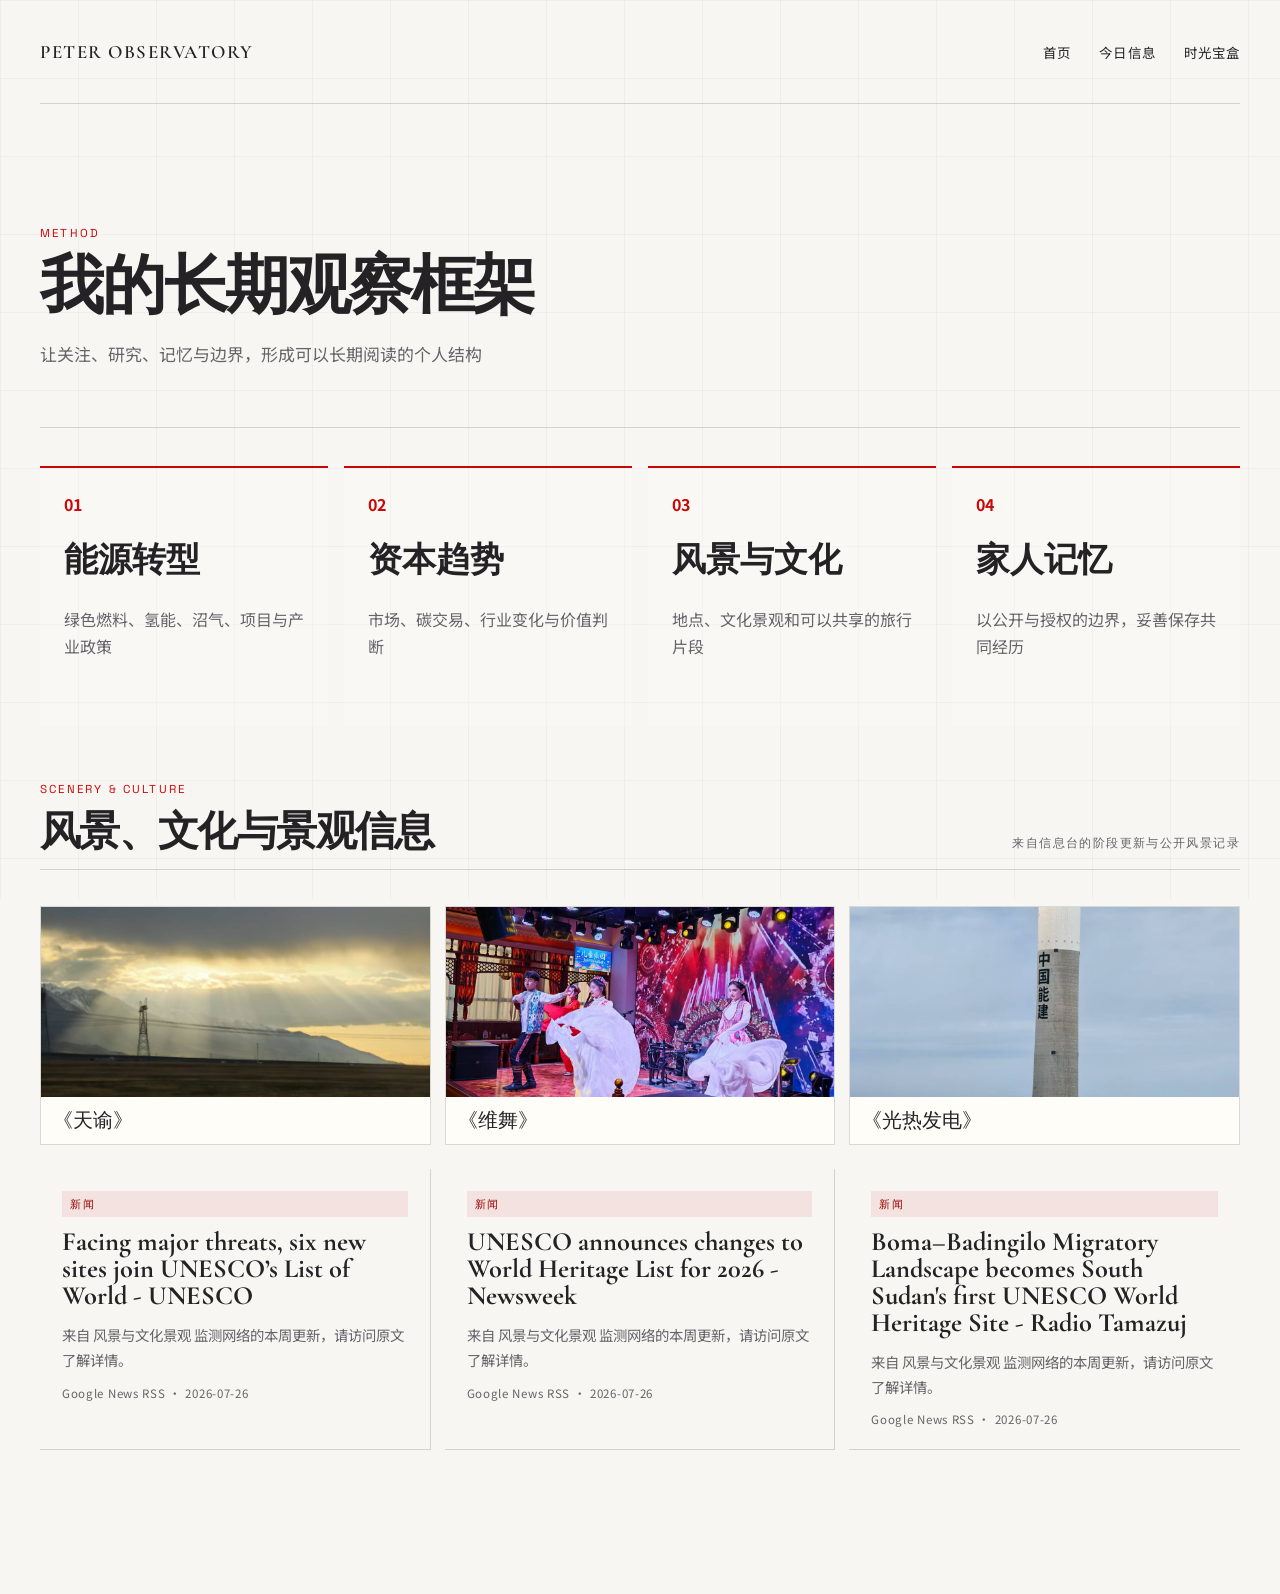
==== commit 3e03c7c5: "Keep scenery desk heading on one line" ====
--- a/framework.html
+++ b/framework.html
@@ -1,3 +1,3 @@
 <!DOCTYPE html>
 <html lang="zh-CN"><head><meta charset="UTF-8"><meta name="viewport" content="width=device-width, initial-scale=1.0"><title>我的长期观察框架 | 彼得大帝</title><link rel="preconnect" href="https://fonts.googleapis.com"><link rel="preconnect" href="https://fonts.gstatic.com" crossorigin><link href="https://fonts.googleapis.com/css2?family=Cormorant+Garamond:wght@500;600&family=Space+Grotesk:wght@400;500;700&family=Noto+Sans+SC:wght@400;500;700&display=swap" rel="stylesheet"><link rel="stylesheet" href="style.css?v=workspace-redesign"></head>
-<body><div class="page-shell"><header class="site-header"><a class="brand" href="index.html">PETER OBSERVATORY</a><nav class="site-nav" aria-label="主导航"><a href="index.html">首页</a><a href="intelligence.html">今日信息</a><a href="memories.html">时光宝盒</a></nav></header><main class="workspace-page"><section class="workspace-hero"><p class="eyebrow">METHOD</p><h1>我的长期观察框架</h1><p>让关注、研究、记忆与边界，形成可以长期阅读的个人结构</p></section><section class="framework-grid"><article><span>01</span><h2>能源转型</h2><p>绿色燃料、氢能、沼气、项目与产业政策</p></article><article><span>02</span><h2>资本趋势</h2><p>市场、碳交易、行业变化与价值判断</p></article><article><span>03</span><h2>风景与文化</h2><p>地点、文化景观和可以共享的旅行片段</p></article><article><span>04</span><h2>家人记忆</h2><p>以公开与授权的边界，妥善保存共同经历</p></article></section><section class="framework-scenery-section"><div class="section-heading"><div><p class="section-kicker">SCENERY & CULTURE</p><h2>风景、文化与景观信息</h2></div><p class="section-side-note">来自信息台的阶段更新与公开风景记录</p></div><div id="framework-scenery-desk" class="framework-scenery-desk"></div></section></main></div><script src="script.js?v=workspace-redesign"></script></body></html>
+<body><div class="page-shell"><header class="site-header"><a class="brand" href="index.html">PETER OBSERVATORY</a><nav class="site-nav" aria-label="主导航"><a href="index.html">首页</a><a href="intelligence.html">今日信息</a><a href="memories.html">时光宝盒</a></nav></header><main class="workspace-page"><section class="workspace-hero"><p class="eyebrow">METHOD</p><h1>我的长期观察框架</h1><p>让关注、研究、记忆与边界，形成可以长期阅读的个人结构</p></section><section class="framework-grid"><article><span>01</span><h2>能源转型</h2><p>绿色燃料、氢能、沼气、项目与产业政策</p></article><article><span>02</span><h2>资本趋势</h2><p>市场、碳交易、行业变化与价值判断</p></article><article><span>03</span><h2>风景与文化</h2><p>地点、文化景观和可以共享的旅行片段</p></article><article><span>04</span><h2>家人记忆</h2><p>以公开与授权的边界，妥善保存共同经历</p></article></section><section class="framework-scenery-section"><div class="section-heading"><div><p class="section-kicker">SCENERY & CULTURE</p><h2 id="framework-scenery-title">风景、文化与景观信息</h2></div><p class="section-side-note">来自信息台的阶段更新与公开风景记录</p></div><div id="framework-scenery-desk" class="framework-scenery-desk"></div></section></main></div><script src="script.js?v=workspace-redesign"></script></body></html>
--- a/style.css
+++ b/style.css
@@ -1415,6 +1415,7 @@
 .framework-grid h2 { font-family:"Cormorant Garamond",serif; font-size:2.1rem; line-height:1; }
 .framework-grid p { color:var(--muted); line-height:1.7; }
 .framework-scenery-section { padding:56px 0 0; }
+#framework-scenery-title { font-size:clamp(1.7rem,3.2vw,3rem); max-width:none; white-space:nowrap; }
 .framework-scenery-desk { display:grid; gap:24px; }
 .framework-scenery-photos { display:grid; grid-template-columns:repeat(3,1fr); gap:14px; }
 .framework-scenery-photos figure { margin:0; border:1px solid var(--line); background:#fffdf8; }
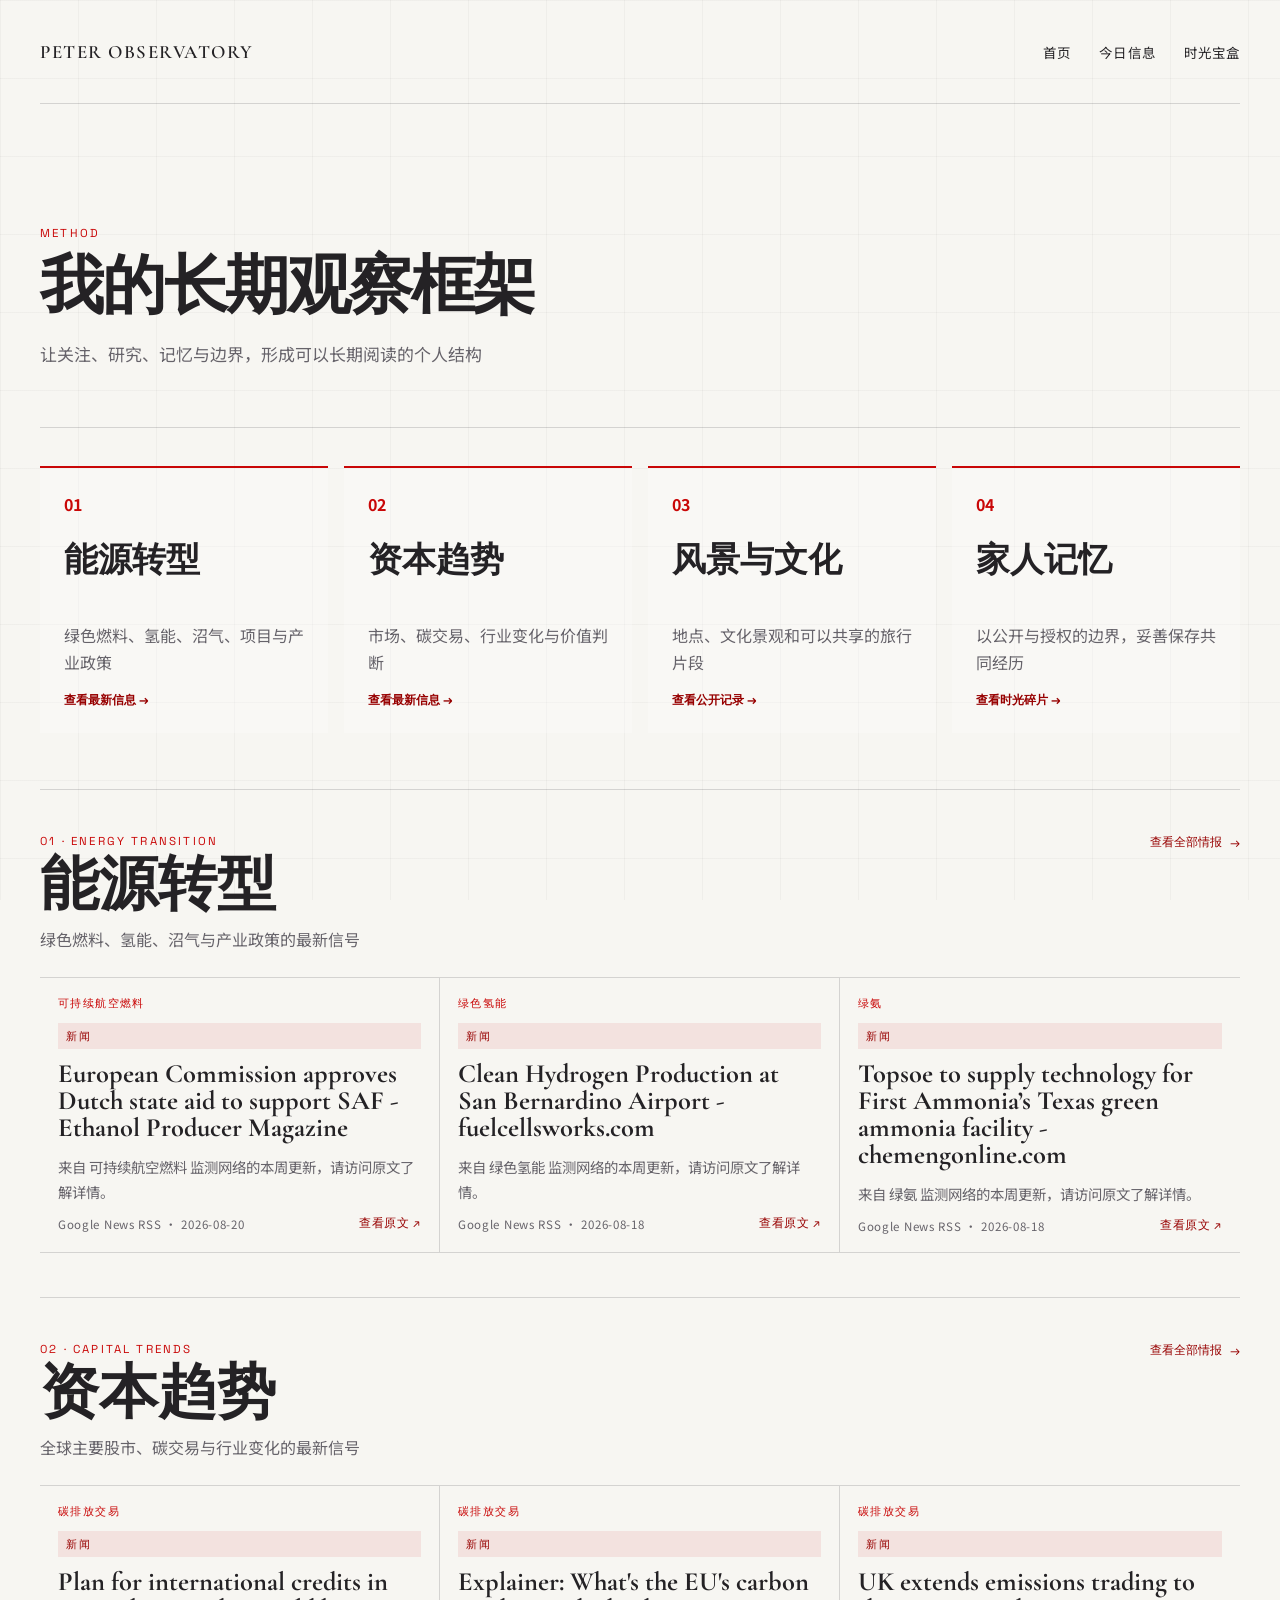
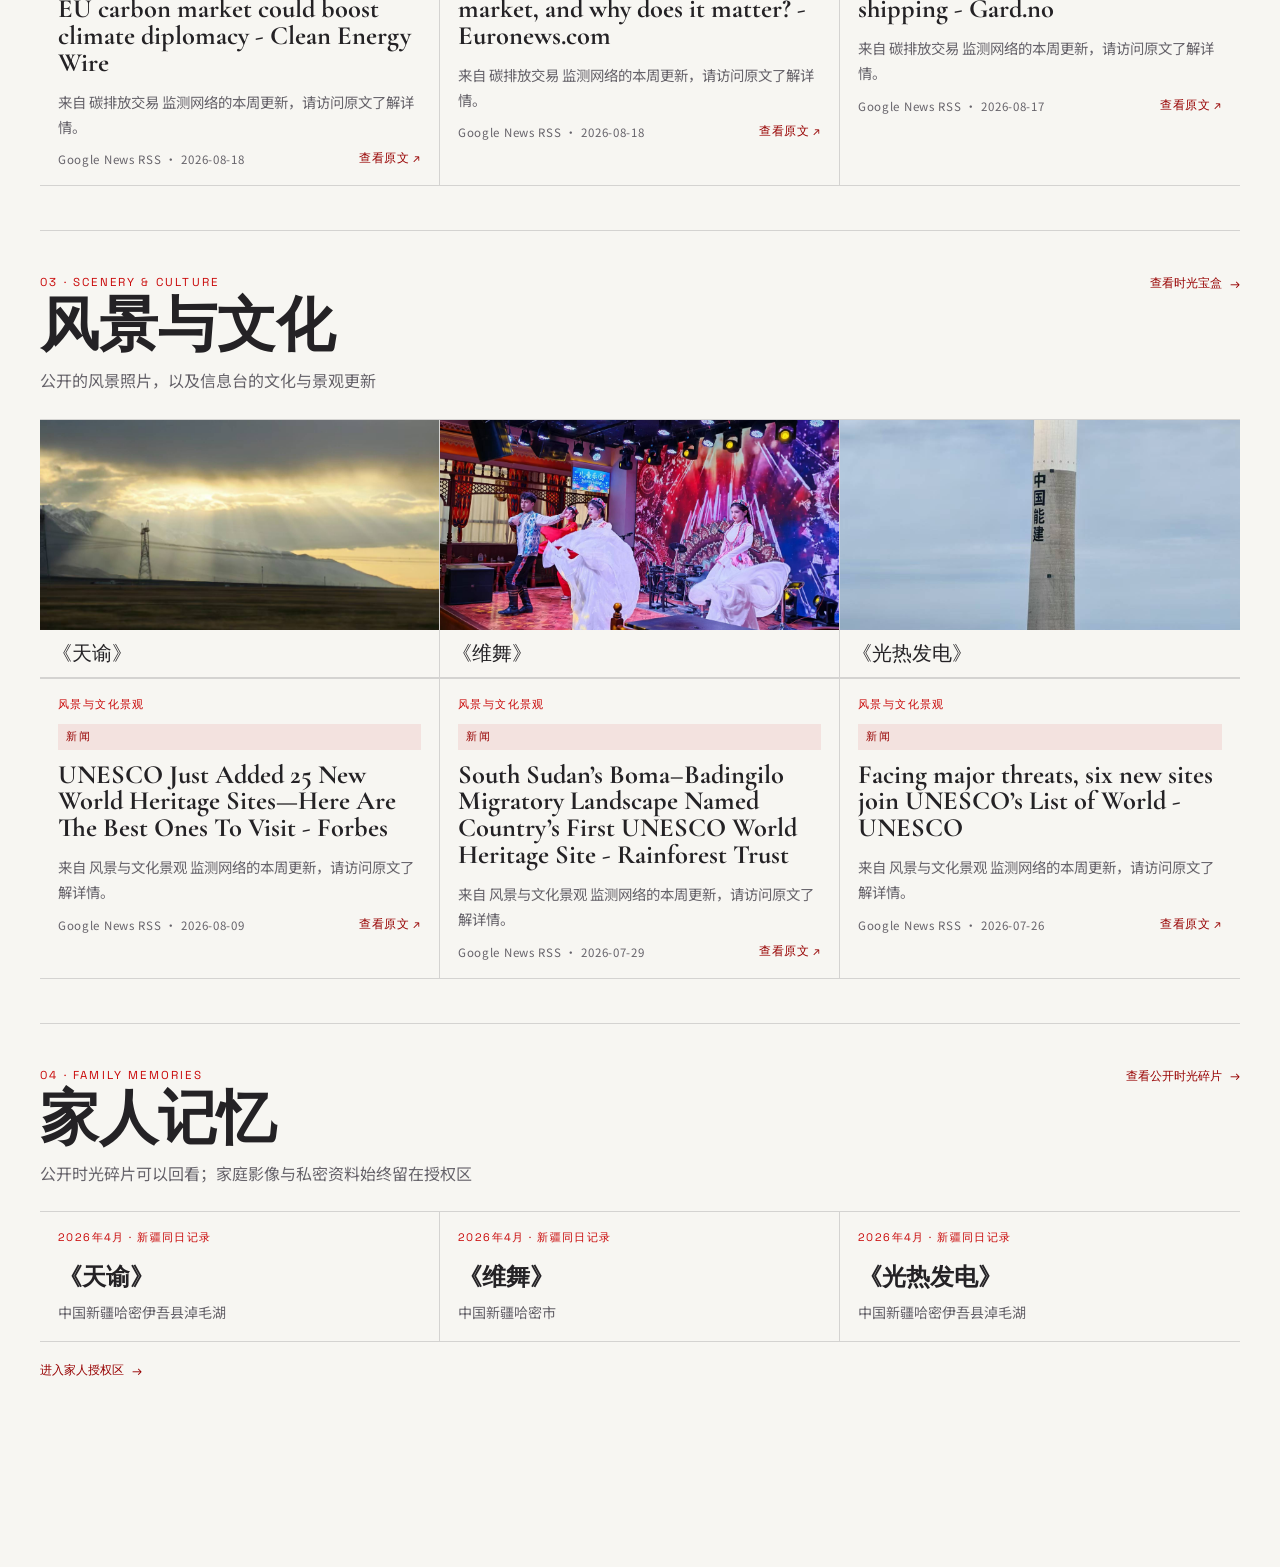
==== commit 18dcc391: "feat: turn framework into content overview" ====
--- a/framework.html
+++ b/framework.html
@@ -1,3 +1,3 @@
 <!DOCTYPE html>
 <html lang="zh-CN"><head><meta charset="UTF-8"><meta name="viewport" content="width=device-width, initial-scale=1.0"><title>我的长期观察框架 | 彼得大帝</title><link rel="preconnect" href="https://fonts.googleapis.com"><link rel="preconnect" href="https://fonts.gstatic.com" crossorigin><link href="https://fonts.googleapis.com/css2?family=Cormorant+Garamond:wght@500;600&family=Space+Grotesk:wght@400;500;700&family=Noto+Sans+SC:wght@400;500;700&display=swap" rel="stylesheet"><link rel="stylesheet" href="style.css?v=workspace-redesign"></head>
-<body><div class="page-shell"><header class="site-header"><a class="brand" href="index.html">PETER OBSERVATORY</a><nav class="site-nav" aria-label="主导航"><a href="index.html">首页</a><a href="intelligence.html">今日信息</a><a href="memories.html">时光宝盒</a></nav></header><main class="workspace-page"><section class="workspace-hero"><p class="eyebrow">METHOD</p><h1>我的长期观察框架</h1><p>让关注、研究、记忆与边界，形成可以长期阅读的个人结构</p></section><section class="framework-grid"><article><span>01</span><h2>能源转型</h2><p>绿色燃料、氢能、沼气、项目与产业政策</p></article><article><span>02</span><h2>资本趋势</h2><p>市场、碳交易、行业变化与价值判断</p></article><article><span>03</span><h2>风景与文化</h2><p>地点、文化景观和可以共享的旅行片段</p></article><article><span>04</span><h2>家人记忆</h2><p>以公开与授权的边界，妥善保存共同经历</p></article></section><section class="framework-scenery-section"><div class="section-heading"><div><p class="section-kicker">SCENERY & CULTURE</p><h2 id="framework-scenery-title">风景、文化与景观信息</h2></div><p class="section-side-note">来自信息台的阶段更新与公开风景记录</p></div><div id="framework-scenery-desk" class="framework-scenery-desk"></div></section></main></div><script src="script.js?v=workspace-redesign"></script></body></html>
+<body><div class="page-shell"><header class="site-header"><a class="brand" href="index.html">PETER OBSERVATORY</a><nav class="site-nav" aria-label="主导航"><a href="index.html">首页</a><a href="intelligence.html">今日信息</a><a href="memories.html">时光宝盒</a></nav></header><main class="workspace-page"><section class="workspace-hero"><p class="eyebrow">METHOD</p><h1>我的长期观察框架</h1><p>让关注、研究、记忆与边界，形成可以长期阅读的个人结构</p></section><nav class="framework-grid" aria-label="长期观察框架索引"><a href="#framework-energy"><span>01</span><h2>能源转型</h2><p>绿色燃料、氢能、沼气、项目与产业政策</p><b>查看最新信息 →</b></a><a href="#framework-capital"><span>02</span><h2>资本趋势</h2><p>市场、碳交易、行业变化与价值判断</p><b>查看最新信息 →</b></a><a href="#framework-scenery"><span>03</span><h2>风景与文化</h2><p>地点、文化景观和可以共享的旅行片段</p><b>查看公开记录 →</b></a><a href="#framework-memory"><span>04</span><h2>家人记忆</h2><p>以公开与授权的边界，妥善保存共同经历</p><b>查看时光碎片 →</b></a></nav><div id="framework-overview" class="framework-overview"></div></main></div><script src="script.js?v=workspace-redesign"></script></body></html>
--- a/style.css
+++ b/style.css
@@ -1410,21 +1410,37 @@
 .workspace-hero { padding:54px 0 42px; border-bottom:1px solid var(--line); }
 .workspace-hero h1 { font-size:clamp(2rem,5vw,5.5rem); max-width:none; white-space:nowrap; }
 .framework-grid { display:grid; grid-template-columns:repeat(4,1fr); gap:16px; padding-top:38px; }
-.framework-grid article { min-height:260px; padding:24px; border-top:2px solid var(--accent); background:rgba(255,255,255,.28); }
+.framework-grid > a { display:flex; min-height:260px; flex-direction:column; padding:24px; border-top:2px solid var(--accent); background:rgba(255,255,255,.28); color:var(--ink); text-decoration:none; }
+.framework-grid > a:hover, .framework-grid > a:focus-visible { background:#fffdf8; outline:1px solid var(--accent); outline-offset:3px; }
 .framework-grid span { color:var(--accent); font-weight:700; }
 .framework-grid h2 { font-family:"Cormorant Garamond",serif; font-size:2.1rem; line-height:1; }
 .framework-grid p { color:var(--muted); line-height:1.7; }
-.framework-scenery-section { padding:56px 0 0; }
-#framework-scenery-title { font-size:clamp(1.7rem,3.2vw,3rem); max-width:none; white-space:nowrap; }
-.framework-scenery-desk { display:grid; gap:24px; }
-.framework-scenery-photos { display:grid; grid-template-columns:repeat(3,1fr); gap:14px; }
-.framework-scenery-photos figure { margin:0; border:1px solid var(--line); background:#fffdf8; }
-.framework-scenery-photos img { display:block; width:100%; height:190px; object-fit:cover; }
-.framework-scenery-photos figcaption { padding:10px 12px; font-family:"Cormorant Garamond",serif; font-size:1.25rem; }
-.framework-scenery-items { display:grid; grid-template-columns:repeat(3,1fr); gap:14px; }
-.framework-scenery-empty { color:var(--muted); }
-
-@media (max-width: 850px) { .gateway-hero { grid-template-columns:1fr; min-height:0; } .gateway-photo, .gateway-photo img { min-height:0; height:300px; } .workspace-entries, .framework-grid, .framework-scenery-photos, .framework-scenery-items { grid-template-columns:1fr; } .workspace-entry { min-height:220px; } }
+.framework-grid b { margin-top:auto; color:var(--accent-deep); font-family:"Space Grotesk",sans-serif; font-size:.75rem; }
+.framework-overview { padding-top:56px; }
+.framework-overview-section { scroll-margin-top:32px; padding:44px 0; border-top:1px solid var(--line); }
+.framework-overview-heading { display:flex; align-items:start; justify-content:space-between; gap:28px; margin-bottom:24px; }
+.framework-overview-heading .section-kicker { margin:0 0 10px; }
+.framework-overview-heading h2 { margin:0; font-family:"Cormorant Garamond",serif; font-size:clamp(2.1rem,4.6vw,4rem); line-height:.95; }
+.framework-overview-heading p:last-child { max-width:48rem; margin:12px 0 0; color:var(--muted); line-height:1.7; }
+.framework-overview-heading > a, .framework-private-link { display:inline-flex; align-items:center; gap:8px; color:var(--accent-deep); font-family:"Space Grotesk",sans-serif; font-size:.78rem; text-decoration:none; white-space:nowrap; }
+.framework-overview-heading > a:hover, .framework-overview-heading > a:focus-visible, .framework-private-link:hover, .framework-private-link:focus-visible { color:var(--accent); text-decoration:underline; text-underline-offset:4px; }
+.framework-overview-news-grid, .framework-overview-photos, .framework-memory-strip { display:grid; grid-template-columns:repeat(3,1fr); border-top:1px solid var(--line); }
+.framework-overview-news { padding:18px; border-right:1px solid var(--line); border-bottom:1px solid var(--line); }
+.framework-overview-news:last-child { border-right:0; }
+.framework-overview-news .focus-topic-label { margin-bottom:12px; }
+.framework-overview-news .focus-item { min-height:0; padding:0; border:0; }
+.framework-overview-photos figure { margin:0; border-right:1px solid var(--line); border-bottom:1px solid var(--line); }
+.framework-overview-photos figure:last-child { border-right:0; }
+.framework-overview-photos img { display:block; width:100%; height:210px; object-fit:cover; }
+.framework-overview-photos figcaption { padding:10px 12px; font-family:"Cormorant Garamond",serif; font-size:1.25rem; }
+.framework-memory-strip article { padding:18px; border-right:1px solid var(--line); border-bottom:1px solid var(--line); }
+.framework-memory-strip article:last-child { border-right:0; }
+.framework-memory-strip h3 { margin:0; font-family:"Cormorant Garamond",serif; font-size:1.5rem; }
+.framework-memory-strip p:last-child { margin:8px 0 0; color:var(--muted); font-size:.88rem; line-height:1.6; }
+.framework-private-link { margin-top:20px; }
+.framework-overview-empty { color:var(--muted); }
+
+@media (max-width: 850px) { .gateway-hero { grid-template-columns:1fr; min-height:0; } .gateway-photo, .gateway-photo img { min-height:0; height:300px; } .workspace-entries, .framework-grid, .framework-overview-news-grid, .framework-overview-photos, .framework-memory-strip { grid-template-columns:1fr; } .workspace-entry { min-height:220px; } .framework-overview-heading { align-items:flex-start; flex-direction:column; gap:16px; } .framework-overview-news, .framework-overview-photos figure, .framework-memory-strip article { border-right:0; } }
 .section-side-note { max-width: 35ch; font-size: 0.72rem; letter-spacing: 0.12em; }
 .about-grid { gap: 48px; }
 .quote-panel { padding: 30px 0 0 34px; border: 0; border-left: 2px solid var(--accent); border-radius: 0; background: transparent; }
@@ -1481,6 +1497,20 @@
 .focus-item h3, .focus-item h4 { margin: 0; font-family: "Cormorant Garamond", serif; font-size: 1.65rem; line-height: 1.02; }
 .focus-item p { margin: 0; color: var(--muted); font-size: 0.9rem; line-height: 1.75; }
 .focus-item-meta { margin-top: auto; }
+.focus-item-footer { display: flex; align-items: baseline; justify-content: space-between; gap: 12px; margin-top: auto; }
+.focus-source-link { color: var(--accent-deep); font-family: "Space Grotesk", sans-serif; font-size: 0.72rem; letter-spacing: 0.06em; text-decoration: none; white-space: nowrap; }
+.focus-source-link:hover, .focus-source-link:focus-visible { color: var(--accent); text-decoration: underline; text-underline-offset: 3px; }
+.intel-weekly-signals { margin: 34px 0; padding: 22px 0 0; border-top: 1px solid var(--line); }
+.intel-signals-heading { display: flex; align-items: baseline; justify-content: space-between; gap: 20px; margin-bottom: 18px; }
+.intel-signals-heading .section-kicker { margin: 0; }
+.intel-signals-heading h3 { margin: 0; font-family: "Cormorant Garamond", serif; font-size: clamp(1.75rem, 3vw, 2.5rem); }
+.intel-signal-grid { display: grid; grid-template-columns: repeat(3, minmax(0, 1fr)); border-top: 1px solid var(--line); }
+.intel-signal-card { padding: 18px; border-right: 1px solid var(--line); border-bottom: 1px solid var(--line); }
+.intel-signal-card:last-child { border-right: 0; }
+.intel-signal-card .focus-item { min-height: 0; padding: 0; border: 0; }
+.intel-filter-bar { display: flex; flex-wrap: wrap; gap: 8px; margin: 0 0 22px; }
+.intel-filter { min-height: 34px; padding: 0 12px; border: 1px solid var(--line); border-radius: 0; background: transparent; color: var(--ink); font-family: "Space Grotesk", sans-serif; font-size: 0.74rem; cursor: pointer; }
+.intel-filter[aria-pressed="true"], .intel-filter:hover, .intel-filter:focus-visible { border-color: var(--accent); background: rgba(201, 7, 7, 0.06); color: var(--accent-deep); }
 .intel-live-briefs { display: grid; grid-template-columns: repeat(3, minmax(0, 1fr)); gap: 18px; }
 .intel-live-card { display: grid; align-content: start; gap: 16px; min-width: 0; padding: 22px; }
 .intel-live-card h3 { margin: 0; font-size: 1.55rem; }
@@ -1604,8 +1634,9 @@
   .section-heading { gap: 16px; }
   .cards-grid, .roadmap-list, .contact-links, .panorama-grid, .access-grid, .memory-split, .photo-gallery, .calendar-grid, .family-grid, .family-protocol-grid { border-top: 1px solid var(--line); }
   .fact-card, .skill-card, .roadmap-card, .panorama-card, .gallery-card, .vault-card, .intel-card, .access-card, .family-card, .contact-link, .memory-column { border-right: 0; }
-  .focus-items, .global-resource-grid { grid-template-columns: 1fr; }
+  .focus-items, .global-resource-grid, .intel-signal-grid { grid-template-columns: 1fr; }
   .global-resource-card, .global-resource-card:nth-child(3n), .global-resource-card:nth-child(2n), .focus-item { border-right: 0; }
+  .intel-signal-card { border-right: 0; }
   .focus-weekly { margin-top: 42px; }
   .focus-topic-head { align-items: flex-start; flex-direction: column; gap: 6px; }
 }
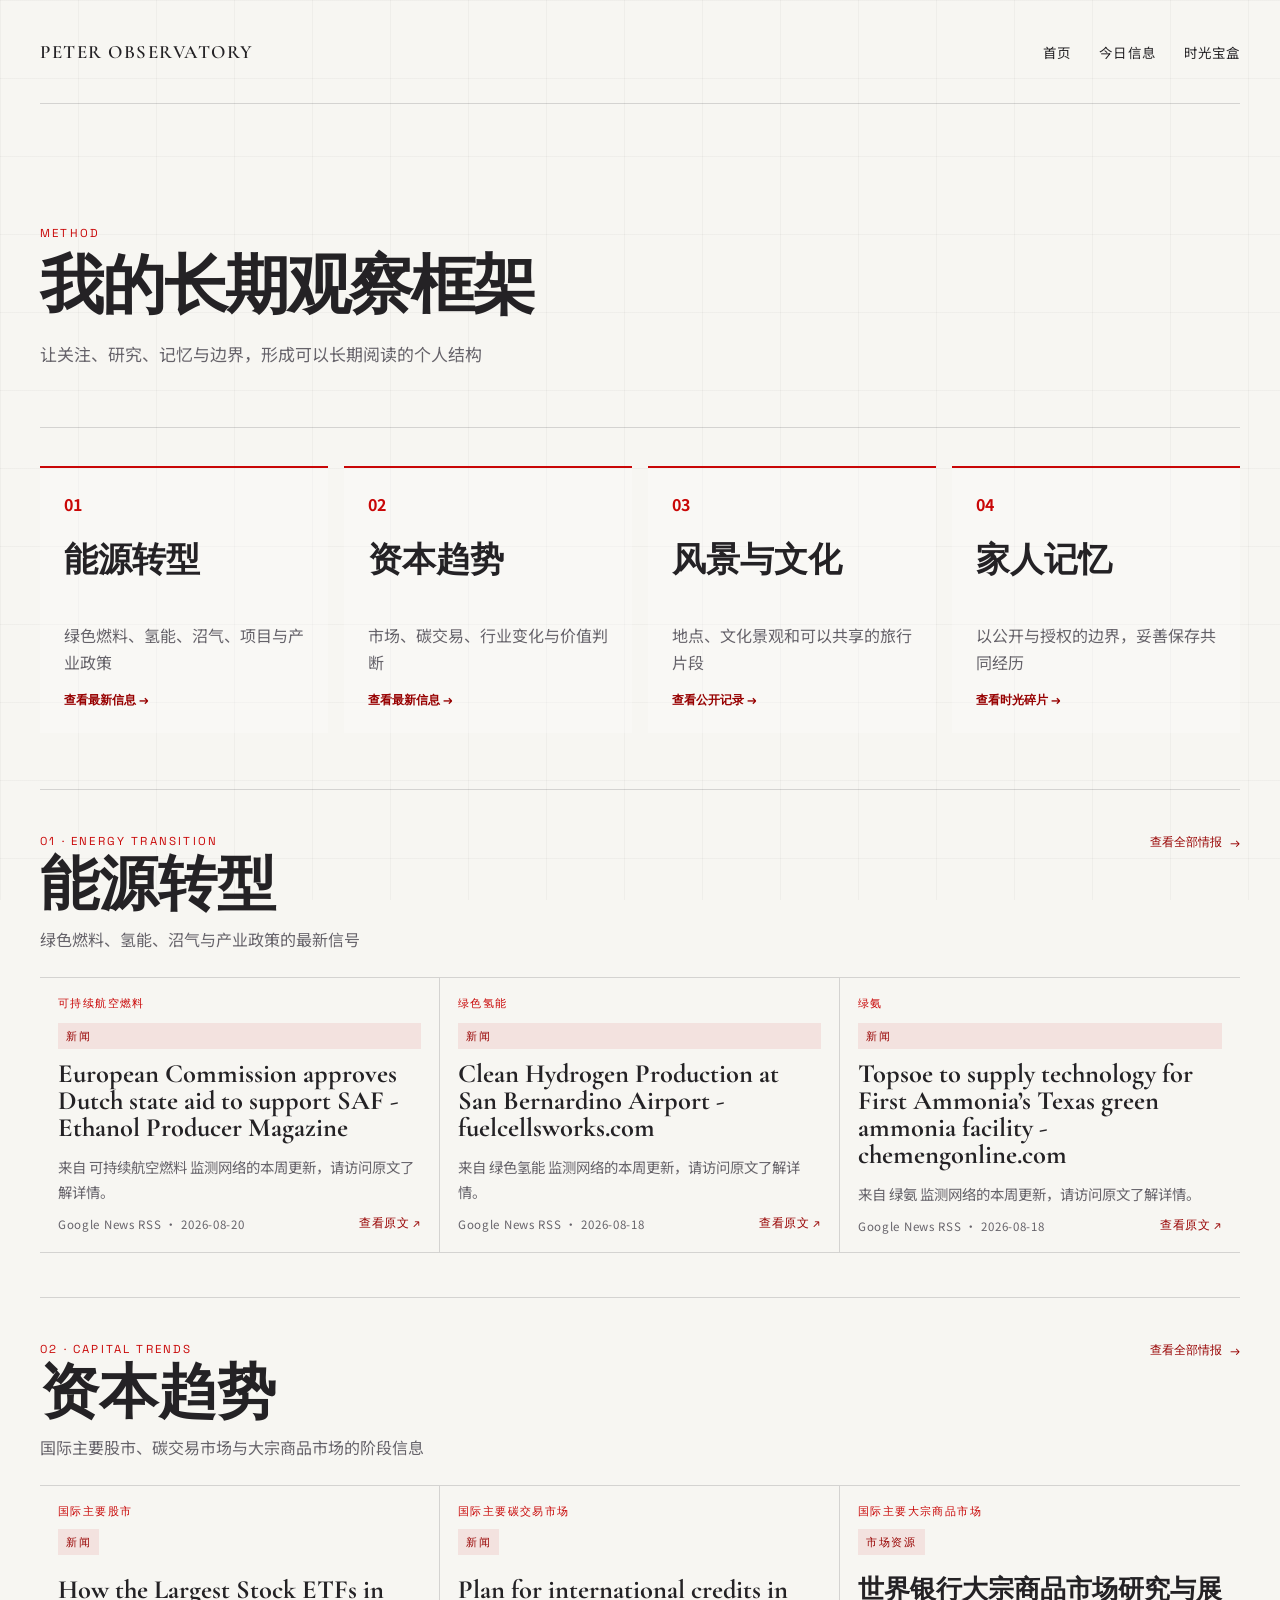
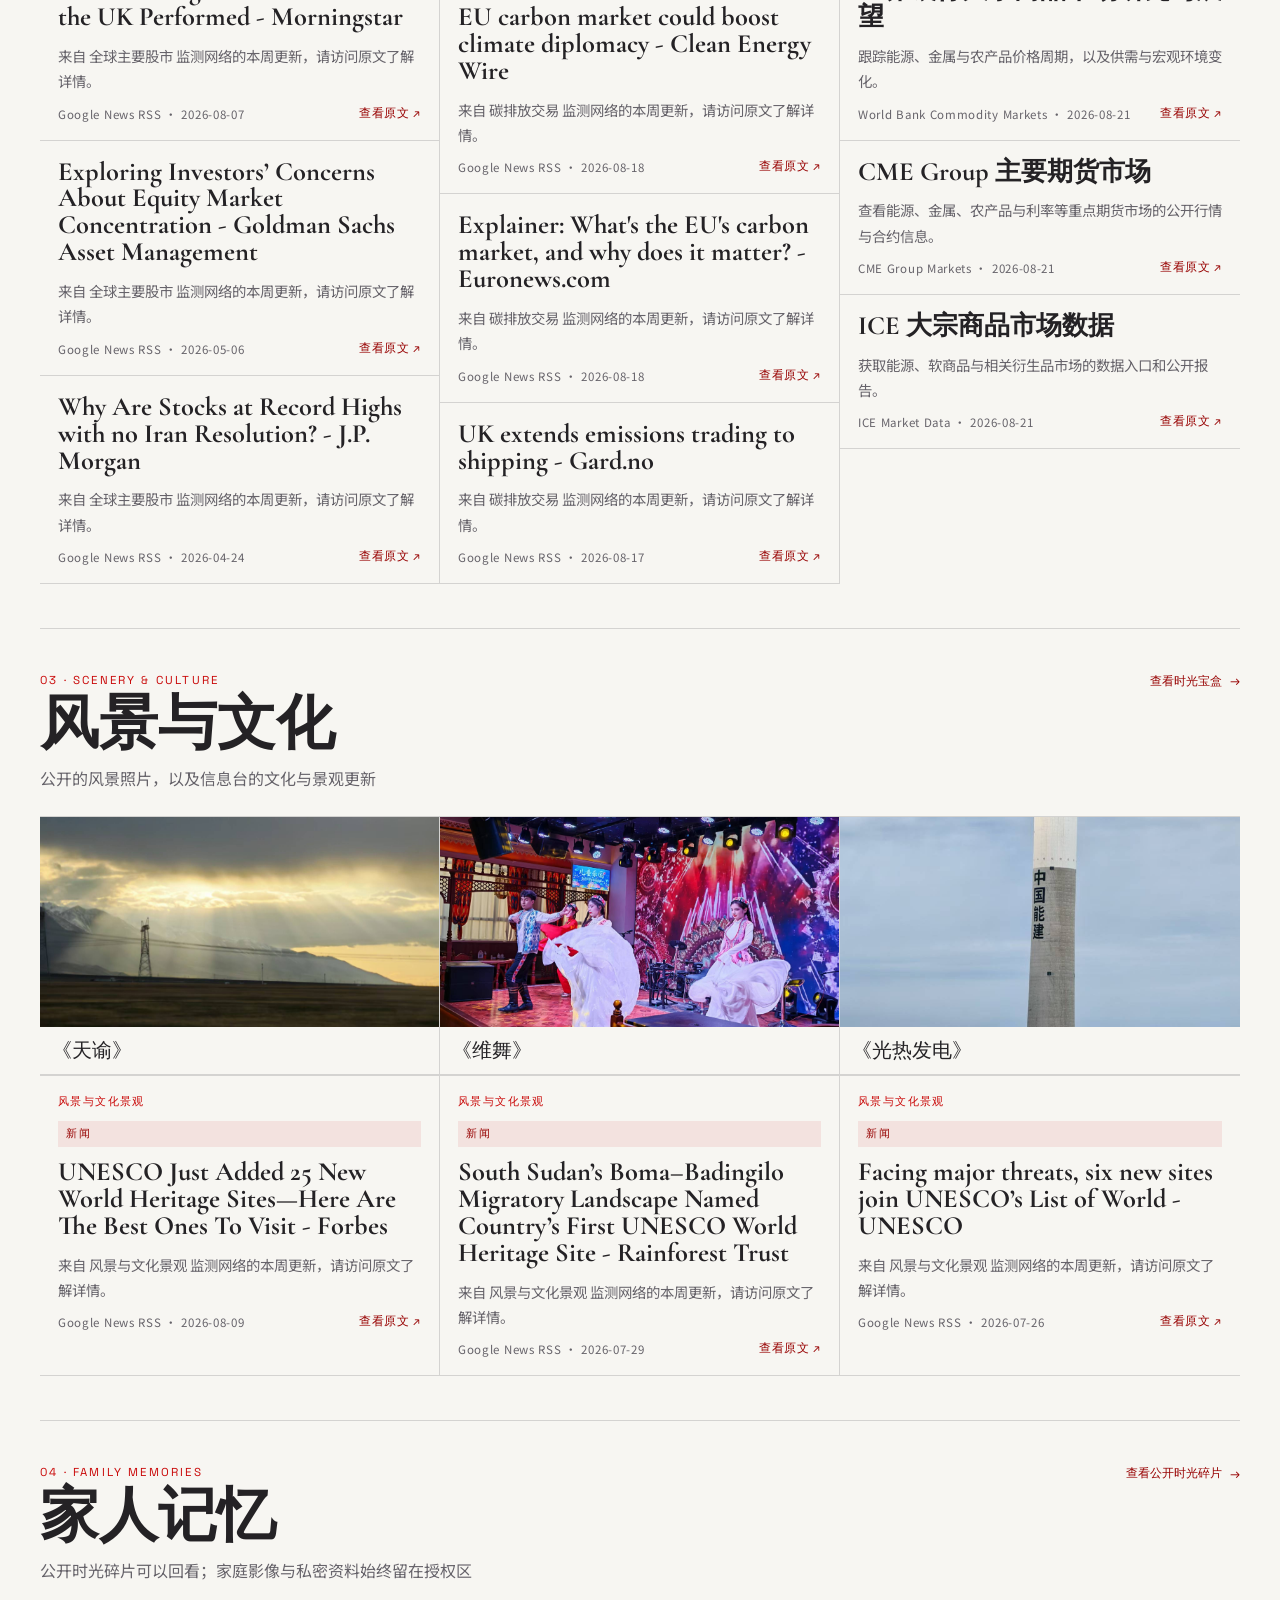
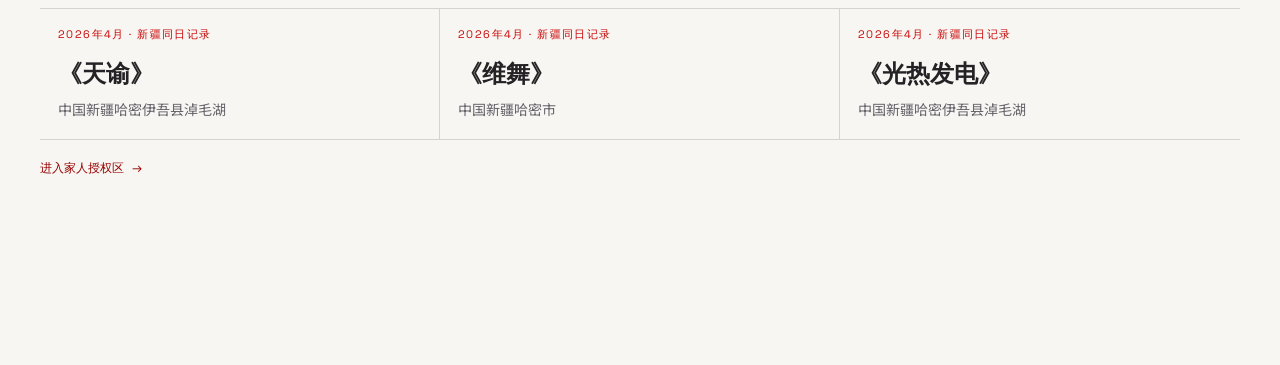
==== commit bd93b99b: "fix: refresh capital news column assets" ====
--- a/framework.html
+++ b/framework.html
@@ -1,3 +1,3 @@
 <!DOCTYPE html>
-<html lang="zh-CN"><head><meta charset="UTF-8"><meta name="viewport" content="width=device-width, initial-scale=1.0"><title>我的长期观察框架 | 彼得大帝</title><link rel="preconnect" href="https://fonts.googleapis.com"><link rel="preconnect" href="https://fonts.gstatic.com" crossorigin><link href="https://fonts.googleapis.com/css2?family=Cormorant+Garamond:wght@500;600&family=Space+Grotesk:wght@400;500;700&family=Noto+Sans+SC:wght@400;500;700&display=swap" rel="stylesheet"><link rel="stylesheet" href="style.css?v=workspace-redesign"></head>
-<body><div class="page-shell"><header class="site-header"><a class="brand" href="index.html">PETER OBSERVATORY</a><nav class="site-nav" aria-label="主导航"><a href="index.html">首页</a><a href="intelligence.html">今日信息</a><a href="memories.html">时光宝盒</a></nav></header><main class="workspace-page"><section class="workspace-hero"><p class="eyebrow">METHOD</p><h1>我的长期观察框架</h1><p>让关注、研究、记忆与边界，形成可以长期阅读的个人结构</p></section><nav class="framework-grid" aria-label="长期观察框架索引"><a href="#framework-energy"><span>01</span><h2>能源转型</h2><p>绿色燃料、氢能、沼气、项目与产业政策</p><b>查看最新信息 →</b></a><a href="#framework-capital"><span>02</span><h2>资本趋势</h2><p>市场、碳交易、行业变化与价值判断</p><b>查看最新信息 →</b></a><a href="#framework-scenery"><span>03</span><h2>风景与文化</h2><p>地点、文化景观和可以共享的旅行片段</p><b>查看公开记录 →</b></a><a href="#framework-memory"><span>04</span><h2>家人记忆</h2><p>以公开与授权的边界，妥善保存共同经历</p><b>查看时光碎片 →</b></a></nav><div id="framework-overview" class="framework-overview"></div></main></div><script src="script.js?v=workspace-redesign"></script></body></html>
+<html lang="zh-CN"><head><meta charset="UTF-8"><meta name="viewport" content="width=device-width, initial-scale=1.0"><title>我的长期观察框架 | 彼得大帝</title><link rel="preconnect" href="https://fonts.googleapis.com"><link rel="preconnect" href="https://fonts.gstatic.com" crossorigin><link href="https://fonts.googleapis.com/css2?family=Cormorant+Garamond:wght@500;600&family=Space+Grotesk:wght@400;500;700&family=Noto+Sans+SC:wght@400;500;700&display=swap" rel="stylesheet"><link rel="stylesheet" href="style.css?v=capital-news-columns-v2"></head>
+<body><div class="page-shell"><header class="site-header"><a class="brand" href="index.html">PETER OBSERVATORY</a><nav class="site-nav" aria-label="主导航"><a href="index.html">首页</a><a href="intelligence.html">今日信息</a><a href="memories.html">时光宝盒</a></nav></header><main class="workspace-page"><section class="workspace-hero"><p class="eyebrow">METHOD</p><h1>我的长期观察框架</h1><p>让关注、研究、记忆与边界，形成可以长期阅读的个人结构</p></section><nav class="framework-grid" aria-label="长期观察框架索引"><a href="#framework-energy"><span>01</span><h2>能源转型</h2><p>绿色燃料、氢能、沼气、项目与产业政策</p><b>查看最新信息 →</b></a><a href="#framework-capital"><span>02</span><h2>资本趋势</h2><p>市场、碳交易、行业变化与价值判断</p><b>查看最新信息 →</b></a><a href="#framework-scenery"><span>03</span><h2>风景与文化</h2><p>地点、文化景观和可以共享的旅行片段</p><b>查看公开记录 →</b></a><a href="#framework-memory"><span>04</span><h2>家人记忆</h2><p>以公开与授权的边界，妥善保存共同经历</p><b>查看时光碎片 →</b></a></nav><div id="framework-overview" class="framework-overview"></div></main></div><script src="script.js?v=capital-news-columns-v2"></script></body></html>
--- a/style.css
+++ b/style.css
@@ -1425,6 +1425,14 @@
 .framework-overview-heading > a, .framework-private-link { display:inline-flex; align-items:center; gap:8px; color:var(--accent-deep); font-family:"Space Grotesk",sans-serif; font-size:.78rem; text-decoration:none; white-space:nowrap; }
 .framework-overview-heading > a:hover, .framework-overview-heading > a:focus-visible, .framework-private-link:hover, .framework-private-link:focus-visible { color:var(--accent); text-decoration:underline; text-underline-offset:4px; }
 .framework-overview-news-grid, .framework-overview-photos, .framework-memory-strip { display:grid; grid-template-columns:repeat(3,1fr); border-top:1px solid var(--line); }
+.framework-capital-market-grid { display:grid; grid-template-columns:repeat(3,minmax(0,1fr)); gap:0; border-top:1px solid var(--line); }
+.framework-capital-market { scroll-margin-top:32px; border-right:1px solid var(--line); }
+.framework-capital-market:last-child { border-right:0; }
+.framework-capital-market > .focus-topic-label { margin:0 0 10px; }
+.framework-capital-market > .focus-topic-label { padding:18px 18px 0; }
+.framework-capital-news-list { display:grid; }
+.framework-capital-news-list > .tag { justify-self:start; margin:0 18px 4px; }
+.framework-capital-news-list .focus-item { min-height:0; padding:18px; border-right:0; }
 .framework-overview-news { padding:18px; border-right:1px solid var(--line); border-bottom:1px solid var(--line); }
 .framework-overview-news:last-child { border-right:0; }
 .framework-overview-news .focus-topic-label { margin-bottom:12px; }
@@ -1440,7 +1448,7 @@
 .framework-private-link { margin-top:20px; }
 .framework-overview-empty { color:var(--muted); }
 
-@media (max-width: 850px) { .gateway-hero { grid-template-columns:1fr; min-height:0; } .gateway-photo, .gateway-photo img { min-height:0; height:300px; } .workspace-entries, .framework-grid, .framework-overview-news-grid, .framework-overview-photos, .framework-memory-strip { grid-template-columns:1fr; } .workspace-entry { min-height:220px; } .framework-overview-heading { align-items:flex-start; flex-direction:column; gap:16px; } .framework-overview-news, .framework-overview-photos figure, .framework-memory-strip article { border-right:0; } }
+@media (max-width: 850px) { .gateway-hero { grid-template-columns:1fr; min-height:0; } .gateway-photo, .gateway-photo img { min-height:0; height:300px; } .workspace-entries, .framework-grid, .framework-overview-news-grid, .framework-overview-photos, .framework-memory-strip, .framework-capital-market-grid { grid-template-columns:1fr; } .workspace-entry { min-height:220px; } .framework-overview-heading { align-items:flex-start; flex-direction:column; gap:16px; } .framework-overview-news, .framework-overview-photos figure, .framework-memory-strip article, .framework-capital-market { border-right:0; } }
 .section-side-note { max-width: 35ch; font-size: 0.72rem; letter-spacing: 0.12em; }
 .about-grid { gap: 48px; }
 .quote-panel { padding: 30px 0 0 34px; border: 0; border-left: 2px solid var(--accent); border-radius: 0; background: transparent; }
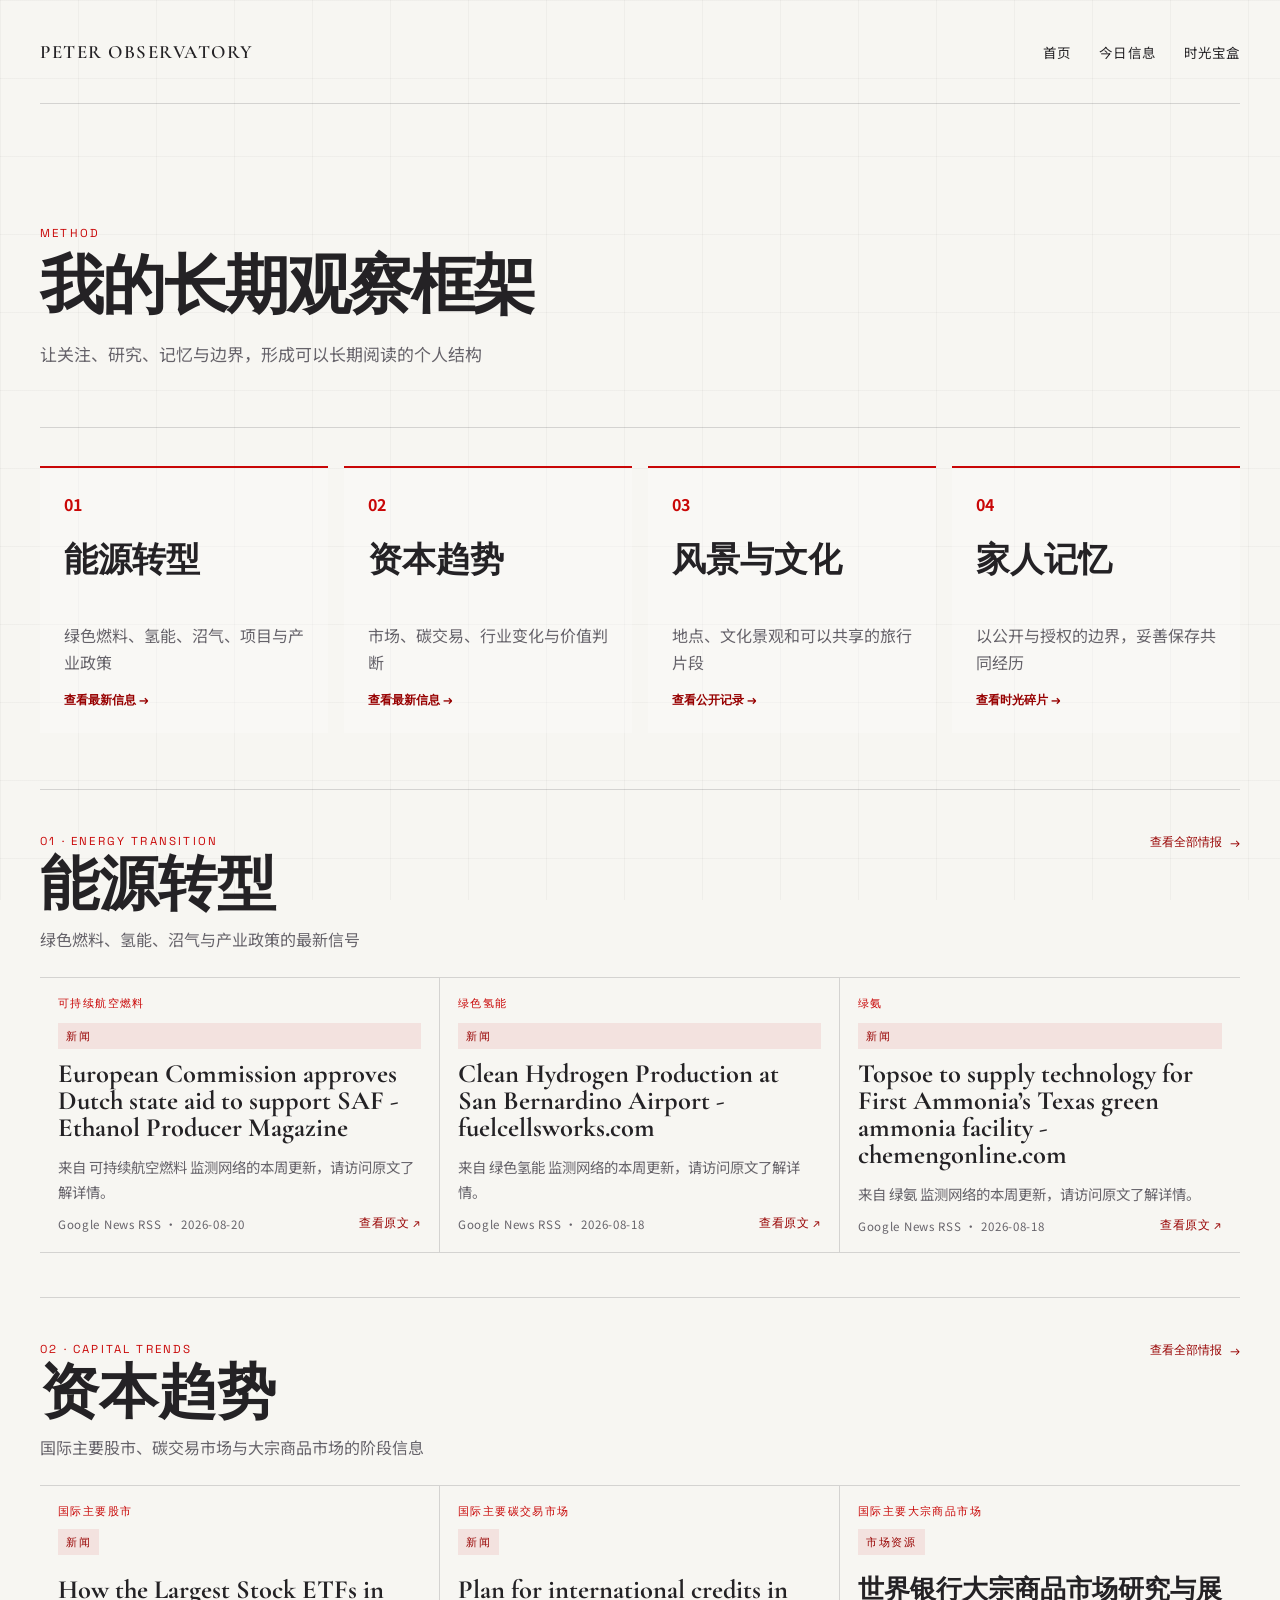
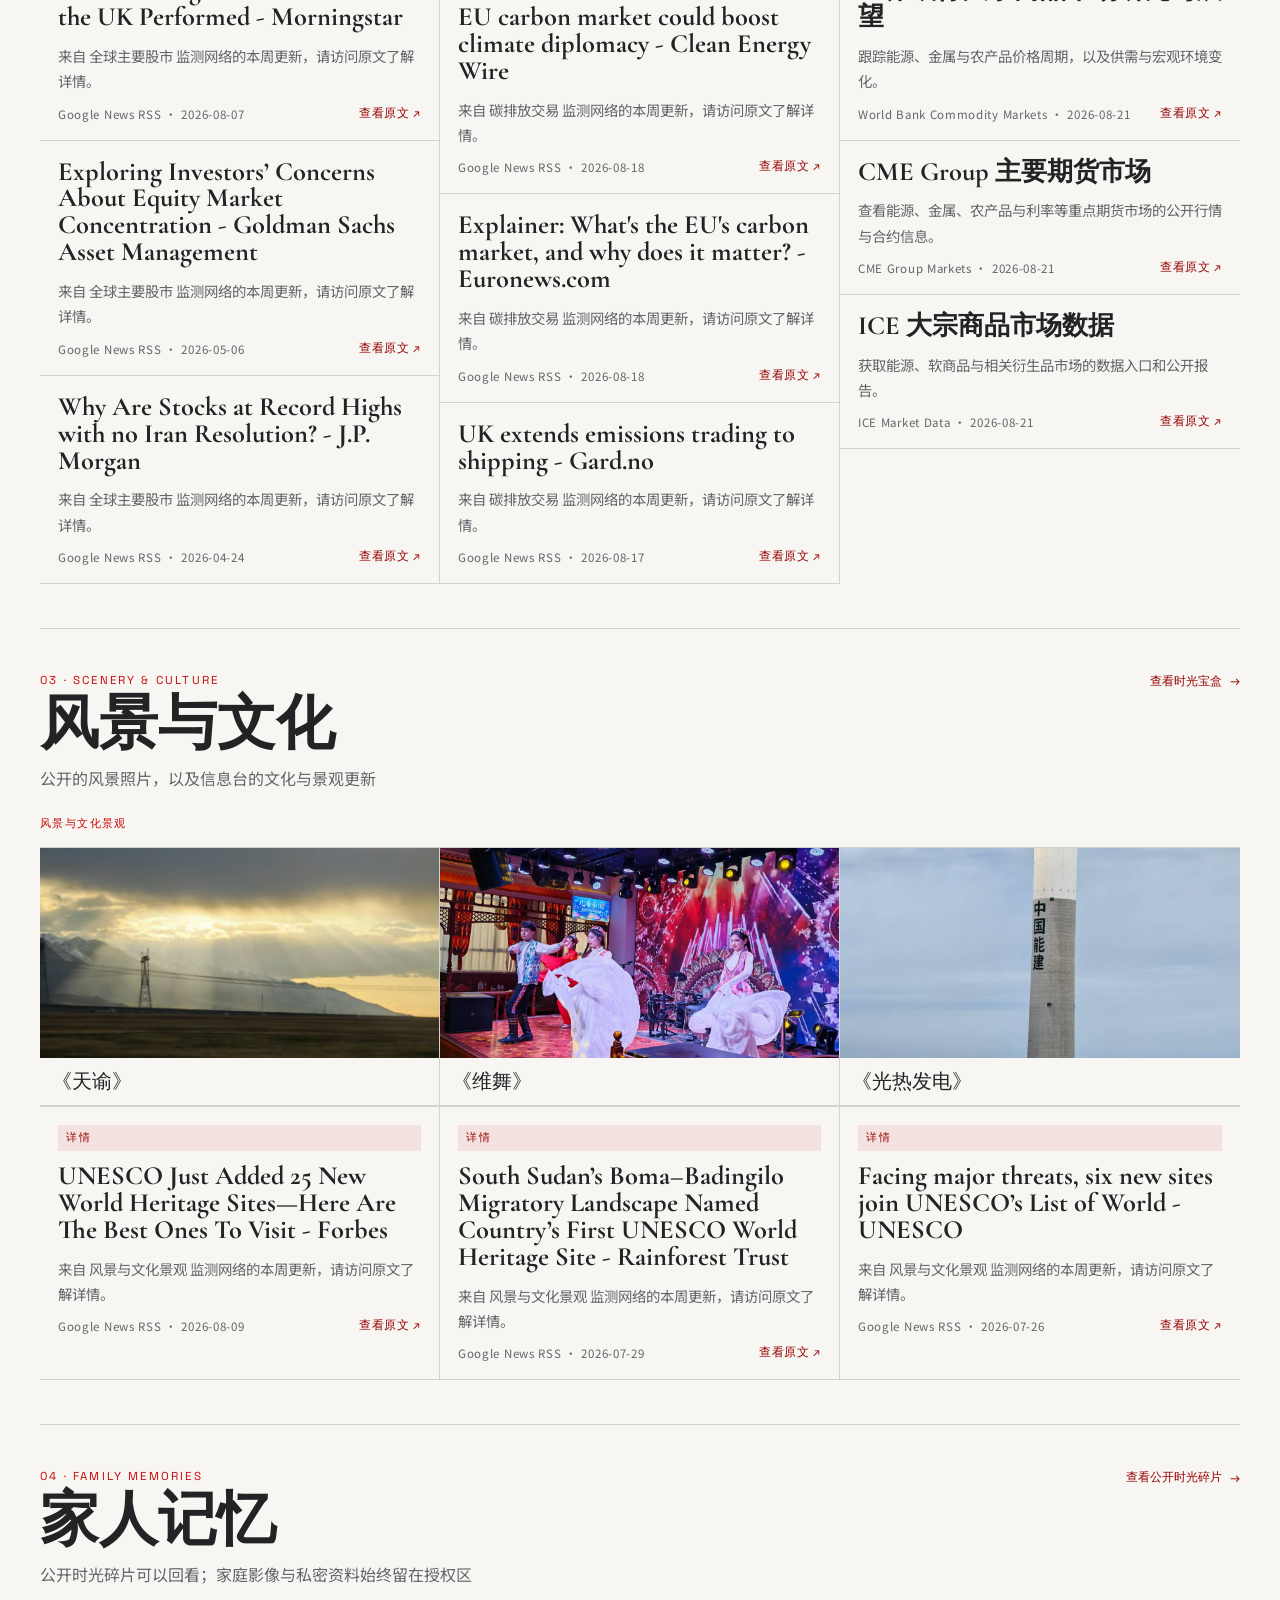
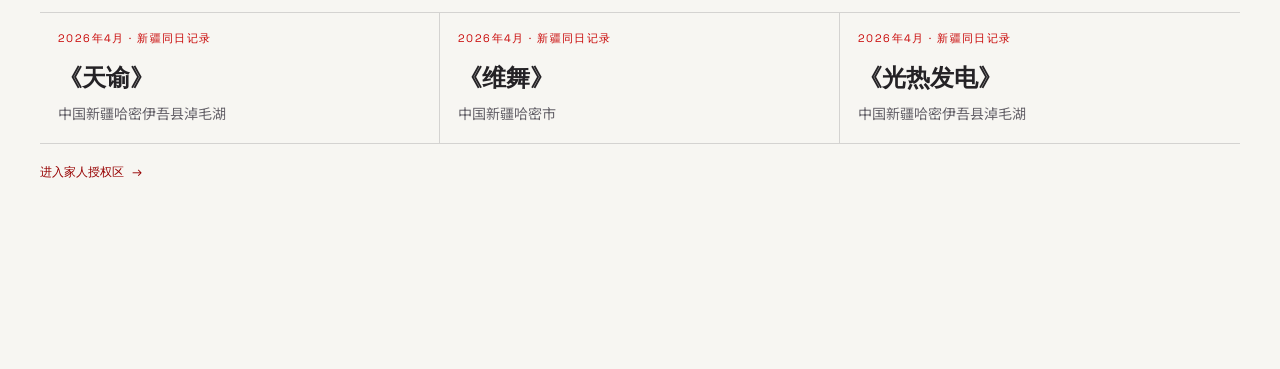
==== commit b3b86077: "feat: simplify scenery overview labels" ====
--- a/framework.html
+++ b/framework.html
@@ -1,3 +1,3 @@
 <!DOCTYPE html>
-<html lang="zh-CN"><head><meta charset="UTF-8"><meta name="viewport" content="width=device-width, initial-scale=1.0"><title>我的长期观察框架 | 彼得大帝</title><link rel="preconnect" href="https://fonts.googleapis.com"><link rel="preconnect" href="https://fonts.gstatic.com" crossorigin><link href="https://fonts.googleapis.com/css2?family=Cormorant+Garamond:wght@500;600&family=Space+Grotesk:wght@400;500;700&family=Noto+Sans+SC:wght@400;500;700&display=swap" rel="stylesheet"><link rel="stylesheet" href="style.css?v=capital-news-columns-v2"></head>
-<body><div class="page-shell"><header class="site-header"><a class="brand" href="index.html">PETER OBSERVATORY</a><nav class="site-nav" aria-label="主导航"><a href="index.html">首页</a><a href="intelligence.html">今日信息</a><a href="memories.html">时光宝盒</a></nav></header><main class="workspace-page"><section class="workspace-hero"><p class="eyebrow">METHOD</p><h1>我的长期观察框架</h1><p>让关注、研究、记忆与边界，形成可以长期阅读的个人结构</p></section><nav class="framework-grid" aria-label="长期观察框架索引"><a href="#framework-energy"><span>01</span><h2>能源转型</h2><p>绿色燃料、氢能、沼气、项目与产业政策</p><b>查看最新信息 →</b></a><a href="#framework-capital"><span>02</span><h2>资本趋势</h2><p>市场、碳交易、行业变化与价值判断</p><b>查看最新信息 →</b></a><a href="#framework-scenery"><span>03</span><h2>风景与文化</h2><p>地点、文化景观和可以共享的旅行片段</p><b>查看公开记录 →</b></a><a href="#framework-memory"><span>04</span><h2>家人记忆</h2><p>以公开与授权的边界，妥善保存共同经历</p><b>查看时光碎片 →</b></a></nav><div id="framework-overview" class="framework-overview"></div></main></div><script src="script.js?v=capital-news-columns-v2"></script></body></html>
+<html lang="zh-CN"><head><meta charset="UTF-8"><meta name="viewport" content="width=device-width, initial-scale=1.0"><title>我的长期观察框架 | 彼得大帝</title><link rel="preconnect" href="https://fonts.googleapis.com"><link rel="preconnect" href="https://fonts.gstatic.com" crossorigin><link href="https://fonts.googleapis.com/css2?family=Cormorant+Garamond:wght@500;600&family=Space+Grotesk:wght@400;500;700&family=Noto+Sans+SC:wght@400;500;700&display=swap" rel="stylesheet"><link rel="stylesheet" href="style.css?v=capital-news-columns-v3"></head>
+<body><div class="page-shell"><header class="site-header"><a class="brand" href="index.html">PETER OBSERVATORY</a><nav class="site-nav" aria-label="主导航"><a href="index.html">首页</a><a href="intelligence.html">今日信息</a><a href="memories.html">时光宝盒</a></nav></header><main class="workspace-page"><section class="workspace-hero"><p class="eyebrow">METHOD</p><h1>我的长期观察框架</h1><p>让关注、研究、记忆与边界，形成可以长期阅读的个人结构</p></section><nav class="framework-grid" aria-label="长期观察框架索引"><a href="#framework-energy"><span>01</span><h2>能源转型</h2><p>绿色燃料、氢能、沼气、项目与产业政策</p><b>查看最新信息 →</b></a><a href="#framework-capital"><span>02</span><h2>资本趋势</h2><p>市场、碳交易、行业变化与价值判断</p><b>查看最新信息 →</b></a><a href="#framework-scenery"><span>03</span><h2>风景与文化</h2><p>地点、文化景观和可以共享的旅行片段</p><b>查看公开记录 →</b></a><a href="#framework-memory"><span>04</span><h2>家人记忆</h2><p>以公开与授权的边界，妥善保存共同经历</p><b>查看时光碎片 →</b></a></nav><div id="framework-overview" class="framework-overview"></div></main></div><script src="script.js?v=capital-news-columns-v3"></script></body></html>
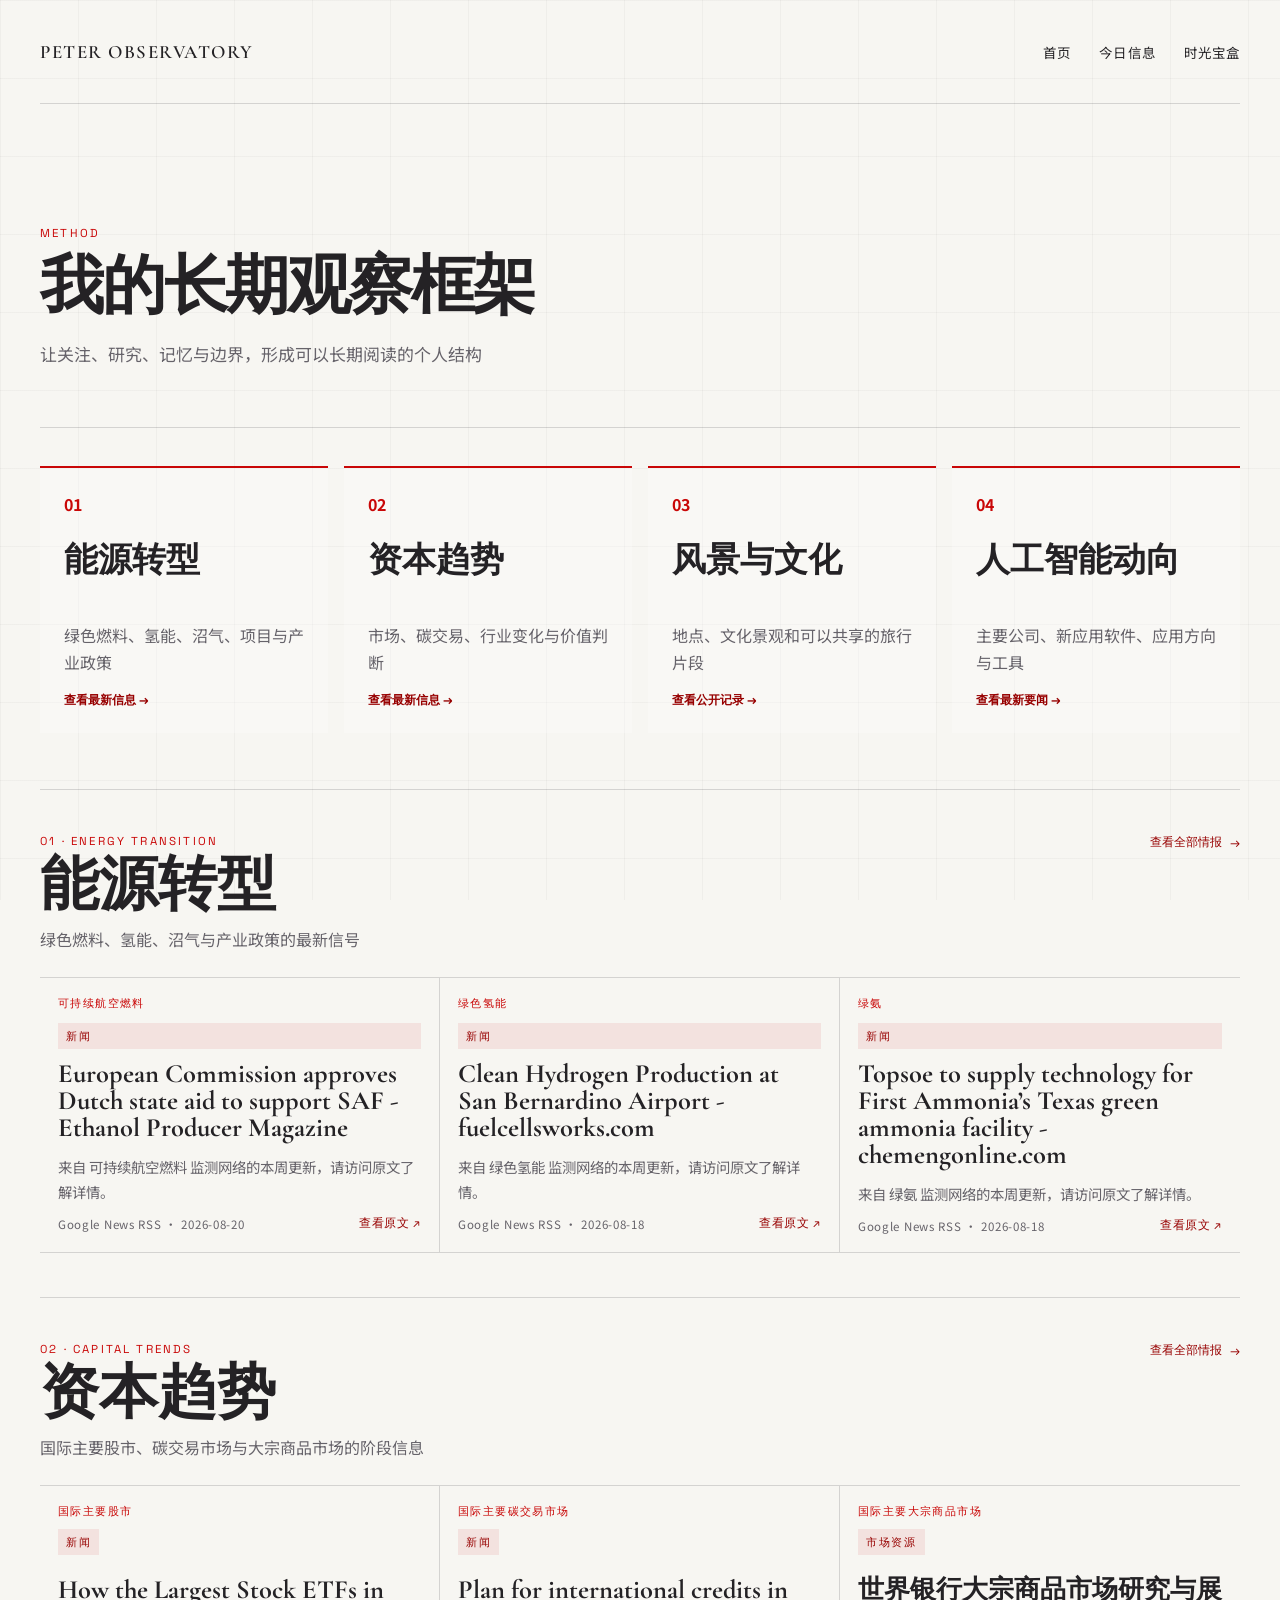
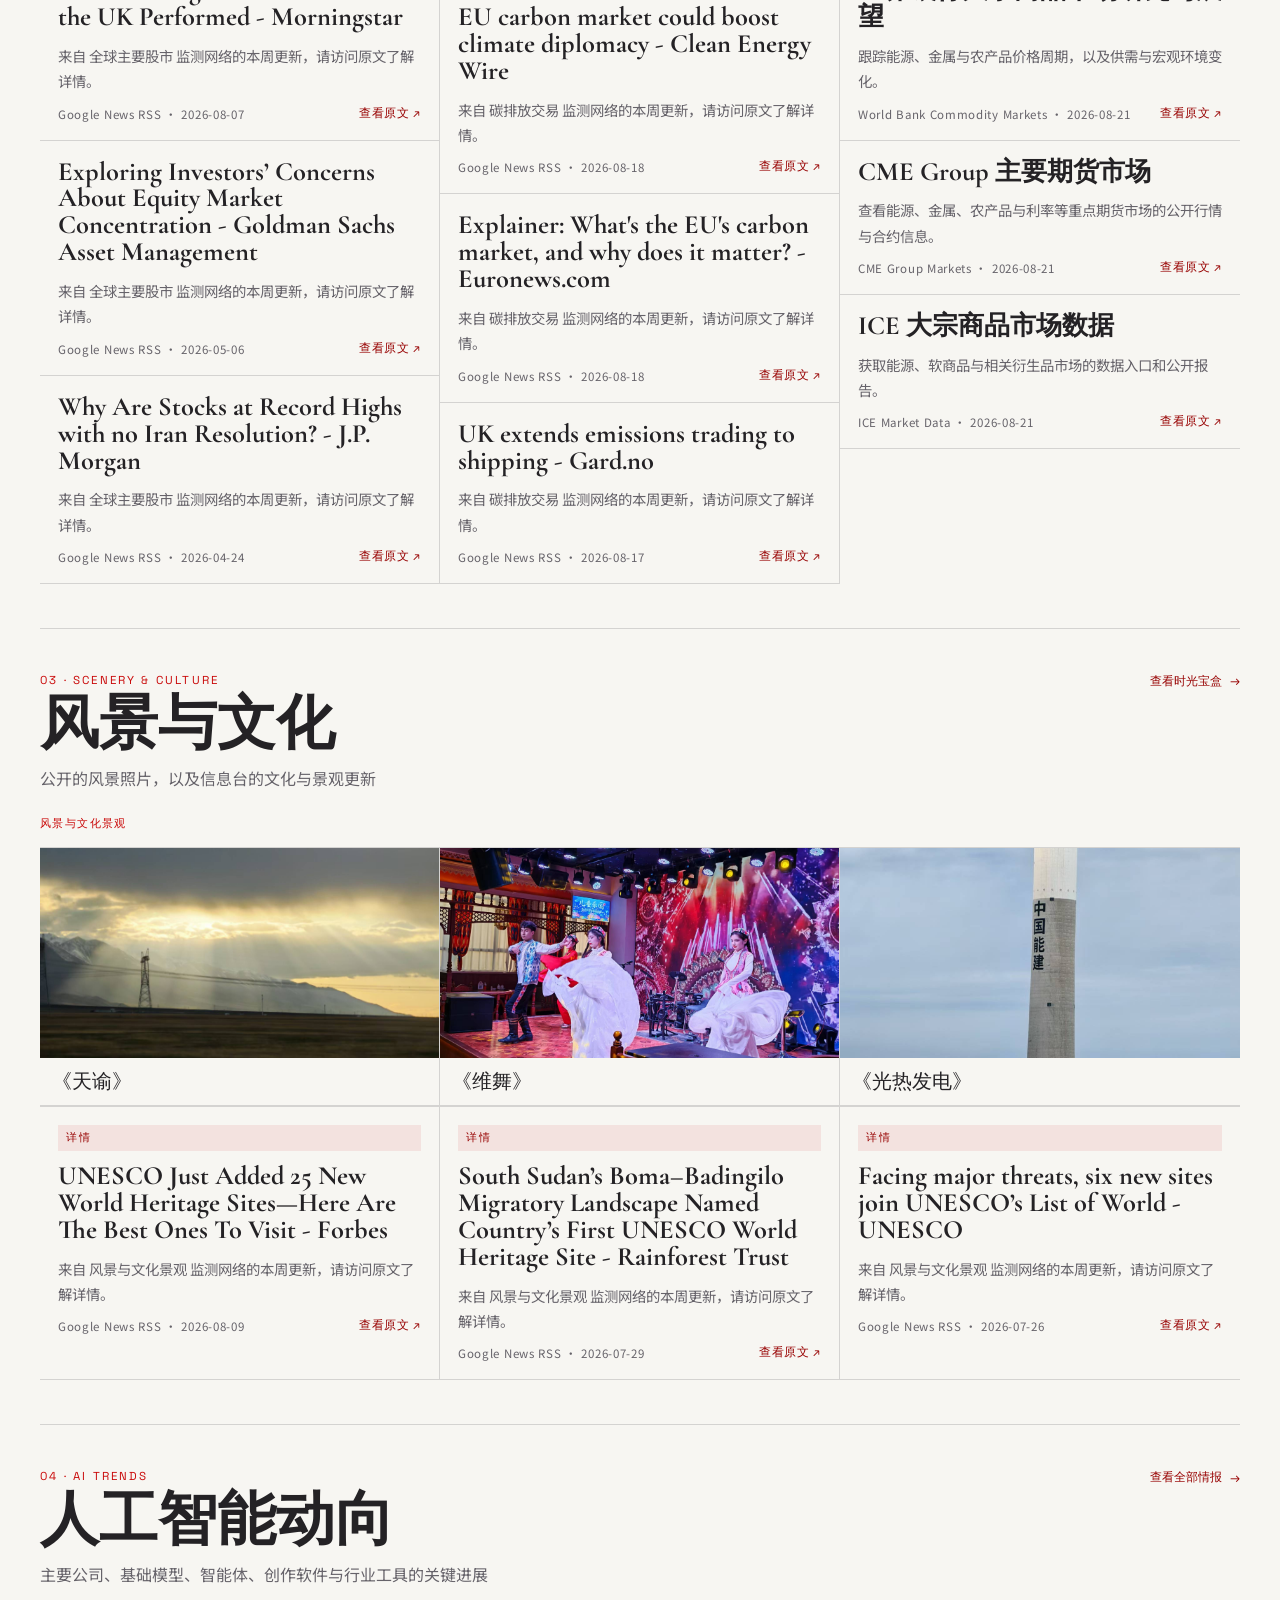
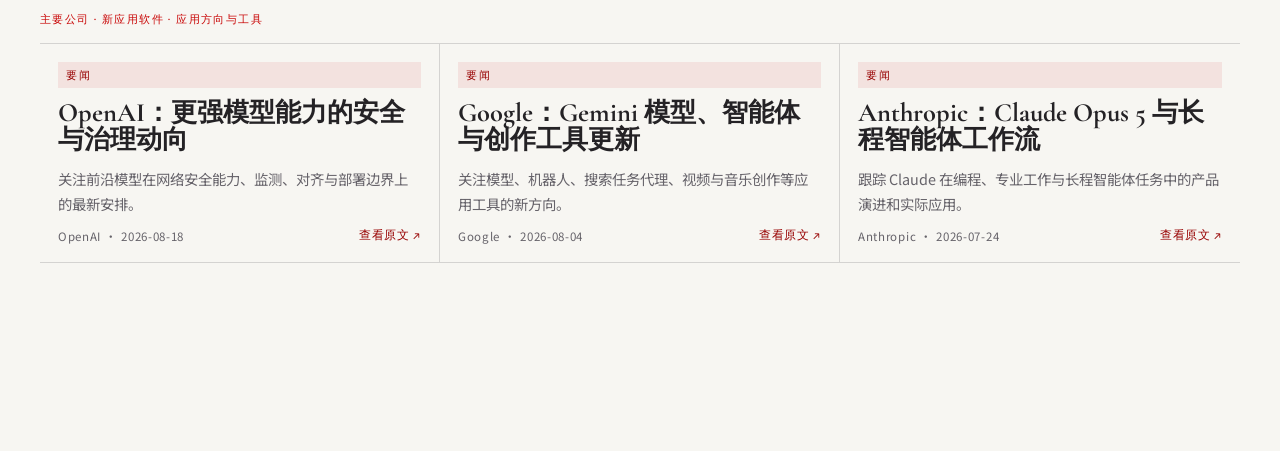
==== commit 737c26b3: "feat: replace framework memories with AI trends" ====
--- a/framework.html
+++ b/framework.html
@@ -1,3 +1,3 @@
 <!DOCTYPE html>
 <html lang="zh-CN"><head><meta charset="UTF-8"><meta name="viewport" content="width=device-width, initial-scale=1.0"><title>我的长期观察框架 | 彼得大帝</title><link rel="preconnect" href="https://fonts.googleapis.com"><link rel="preconnect" href="https://fonts.gstatic.com" crossorigin><link href="https://fonts.googleapis.com/css2?family=Cormorant+Garamond:wght@500;600&family=Space+Grotesk:wght@400;500;700&family=Noto+Sans+SC:wght@400;500;700&display=swap" rel="stylesheet"><link rel="stylesheet" href="style.css?v=capital-news-columns-v3"></head>
-<body><div class="page-shell"><header class="site-header"><a class="brand" href="index.html">PETER OBSERVATORY</a><nav class="site-nav" aria-label="主导航"><a href="index.html">首页</a><a href="intelligence.html">今日信息</a><a href="memories.html">时光宝盒</a></nav></header><main class="workspace-page"><section class="workspace-hero"><p class="eyebrow">METHOD</p><h1>我的长期观察框架</h1><p>让关注、研究、记忆与边界，形成可以长期阅读的个人结构</p></section><nav class="framework-grid" aria-label="长期观察框架索引"><a href="#framework-energy"><span>01</span><h2>能源转型</h2><p>绿色燃料、氢能、沼气、项目与产业政策</p><b>查看最新信息 →</b></a><a href="#framework-capital"><span>02</span><h2>资本趋势</h2><p>市场、碳交易、行业变化与价值判断</p><b>查看最新信息 →</b></a><a href="#framework-scenery"><span>03</span><h2>风景与文化</h2><p>地点、文化景观和可以共享的旅行片段</p><b>查看公开记录 →</b></a><a href="#framework-memory"><span>04</span><h2>家人记忆</h2><p>以公开与授权的边界，妥善保存共同经历</p><b>查看时光碎片 →</b></a></nav><div id="framework-overview" class="framework-overview"></div></main></div><script src="script.js?v=capital-news-columns-v3"></script></body></html>
+<body><div class="page-shell"><header class="site-header"><a class="brand" href="index.html">PETER OBSERVATORY</a><nav class="site-nav" aria-label="主导航"><a href="index.html">首页</a><a href="intelligence.html">今日信息</a><a href="memories.html">时光宝盒</a></nav></header><main class="workspace-page"><section class="workspace-hero"><p class="eyebrow">METHOD</p><h1>我的长期观察框架</h1><p>让关注、研究、记忆与边界，形成可以长期阅读的个人结构</p></section><nav class="framework-grid" aria-label="长期观察框架索引"><a href="#framework-energy"><span>01</span><h2>能源转型</h2><p>绿色燃料、氢能、沼气、项目与产业政策</p><b>查看最新信息 →</b></a><a href="#framework-capital"><span>02</span><h2>资本趋势</h2><p>市场、碳交易、行业变化与价值判断</p><b>查看最新信息 →</b></a><a href="#framework-scenery"><span>03</span><h2>风景与文化</h2><p>地点、文化景观和可以共享的旅行片段</p><b>查看公开记录 →</b></a><a href="#framework-ai"><span>04</span><h2>人工智能动向</h2><p>主要公司、新应用软件、应用方向与工具</p><b>查看最新要闻 →</b></a></nav><div id="framework-overview" class="framework-overview"></div></main></div><script src="script.js?v=capital-news-columns-v4"></script></body></html>
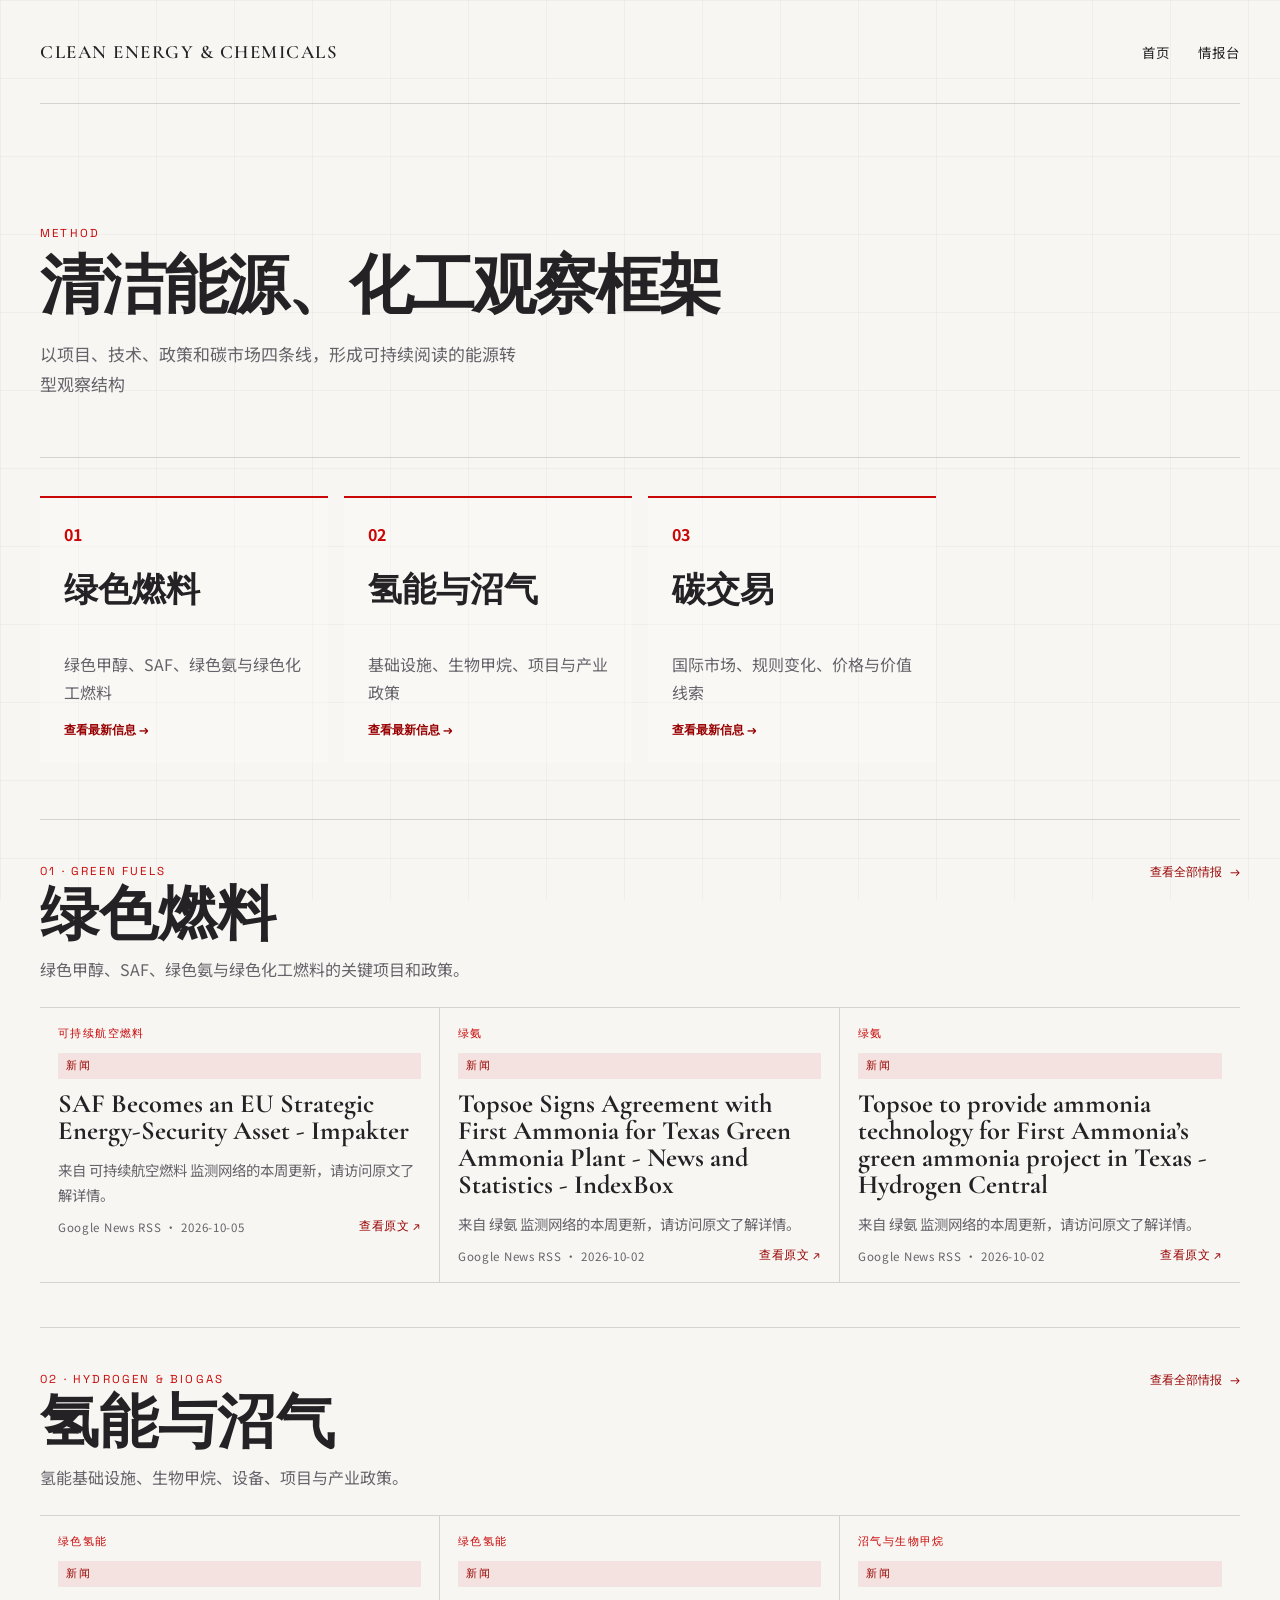
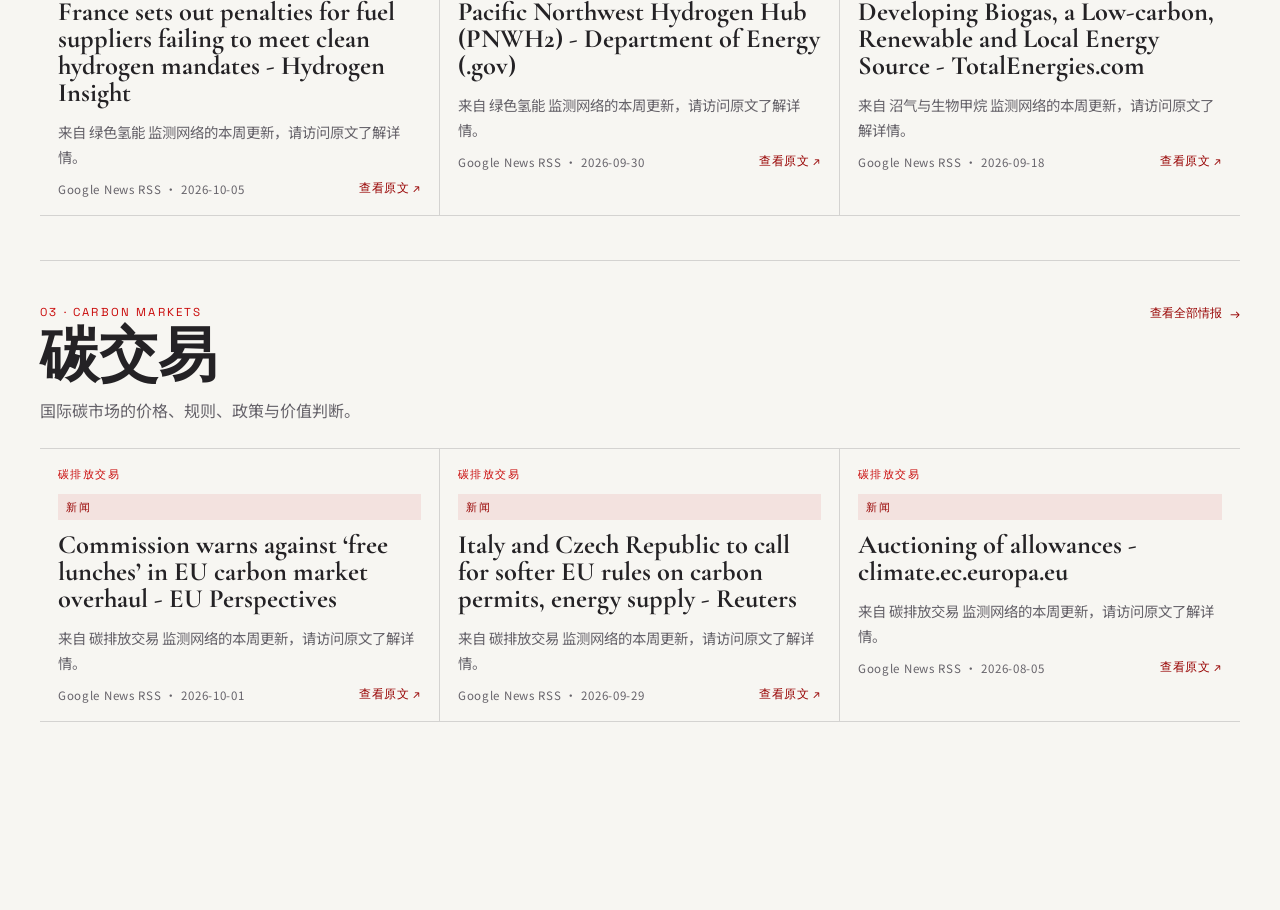
==== commit d39eb13b: "feat: split clean energy and carbon information site" ====
--- a/framework.html
+++ b/framework.html
@@ -1,3 +1,21 @@
 <!DOCTYPE html>
-<html lang="zh-CN"><head><meta charset="UTF-8"><meta name="viewport" content="width=device-width, initial-scale=1.0"><title>我的长期观察框架 | 彼得大帝</title><link rel="preconnect" href="https://fonts.googleapis.com"><link rel="preconnect" href="https://fonts.gstatic.com" crossorigin><link href="https://fonts.googleapis.com/css2?family=Cormorant+Garamond:wght@500;600&family=Space+Grotesk:wght@400;500;700&family=Noto+Sans+SC:wght@400;500;700&display=swap" rel="stylesheet"><link rel="stylesheet" href="style.css?v=capital-news-columns-v3"></head>
-<body><div class="page-shell"><header class="site-header"><a class="brand" href="index.html">PETER OBSERVATORY</a><nav class="site-nav" aria-label="主导航"><a href="index.html">首页</a><a href="intelligence.html">今日信息</a><a href="memories.html">时光宝盒</a></nav></header><main class="workspace-page"><section class="workspace-hero"><p class="eyebrow">METHOD</p><h1>我的长期观察框架</h1><p>让关注、研究、记忆与边界，形成可以长期阅读的个人结构</p></section><nav class="framework-grid" aria-label="长期观察框架索引"><a href="#framework-energy"><span>01</span><h2>能源转型</h2><p>绿色燃料、氢能、沼气、项目与产业政策</p><b>查看最新信息 →</b></a><a href="#framework-capital"><span>02</span><h2>资本趋势</h2><p>市场、碳交易、行业变化与价值判断</p><b>查看最新信息 →</b></a><a href="#framework-scenery"><span>03</span><h2>风景与文化</h2><p>地点、文化景观和可以共享的旅行片段</p><b>查看公开记录 →</b></a><a href="#framework-ai"><span>04</span><h2>人工智能动向</h2><p>主要公司、新应用软件、应用方向与工具</p><b>查看最新要闻 →</b></a></nav><div id="framework-overview" class="framework-overview"></div></main></div><script src="script.js?v=capital-news-columns-v4"></script></body></html>
+<html lang="zh-CN">
+<head>
+  <meta charset="UTF-8"><meta name="viewport" content="width=device-width, initial-scale=1.0">
+  <title>清洁能源、化工观察框架</title>
+  <link rel="preconnect" href="https://fonts.googleapis.com"><link rel="preconnect" href="https://fonts.gstatic.com" crossorigin>
+  <link href="https://fonts.googleapis.com/css2?family=Cormorant+Garamond:wght@500;600&family=Space+Grotesk:wght@400;500;700&family=Noto+Sans+SC:wght@400;500;700&display=swap" rel="stylesheet">
+  <link rel="stylesheet" href="style.css?v=clean-energy-v1">
+</head>
+<body>
+  <div class="page-shell">
+    <header class="site-header"><a class="brand" href="index.html">CLEAN ENERGY &amp; CHEMICALS</a><nav class="site-nav" aria-label="主导航"><a href="index.html">首页</a><a href="intelligence.html">情报台</a></nav></header>
+    <main class="workspace-page">
+      <section class="workspace-hero"><p class="eyebrow">METHOD</p><h1>清洁能源、化工观察框架</h1><p>以项目、技术、政策和碳市场四条线，形成可持续阅读的能源转型观察结构</p></section>
+      <nav class="framework-grid" aria-label="清洁能源观察框架索引"><a href="#framework-green-fuels"><span>01</span><h2>绿色燃料</h2><p>绿色甲醇、SAF、绿色氨与绿色化工燃料</p><b>查看最新信息 →</b></a><a href="#framework-hydrogen"><span>02</span><h2>氢能与沼气</h2><p>基础设施、生物甲烷、项目与产业政策</p><b>查看最新信息 →</b></a><a href="#framework-carbon"><span>03</span><h2>碳交易</h2><p>国际市场、规则变化、价格与价值线索</p><b>查看最新信息 →</b></a></nav>
+      <div id="framework-overview" class="framework-overview"></div>
+    </main>
+  </div>
+  <script src="script.js?v=clean-energy-v1"></script>
+</body>
+</html>
--- a/style.css
+++ b/style.css
@@ -1398,7 +1398,7 @@
 .gateway-photo { position: relative; margin: 0; min-height: 430px; overflow: hidden; border: 1px solid var(--line); }
 .gateway-photo img { display:block; width:100%; height:430px; object-fit:cover; }
 .gateway-photo figcaption { position:absolute; right:16px; bottom:14px; padding:7px 9px; color:#fff; background:rgba(20,20,18,.62); font-size:.78rem; }
-.workspace-entries { display:grid; grid-template-columns: 1.18fr 1fr 1fr; gap:16px; padding:36px 0 52px; }
+.workspace-entries { display:grid; grid-template-columns:repeat(3,minmax(0,1fr)); gap:16px; padding:36px 0 52px; }
 .workspace-entry { display:flex; min-height:310px; flex-direction:column; padding:28px; border:1px solid var(--line); color:var(--ink); text-decoration:none; background:rgba(255,255,255,.25); transition:transform .2s ease, border-color .2s ease, background .2s ease; }
 .workspace-entry:hover, .workspace-entry:focus-visible { transform:translateY(-4px); border-color:var(--accent); background:#fffdf8; }
 .workspace-entry-primary { border-color:var(--accent); }
